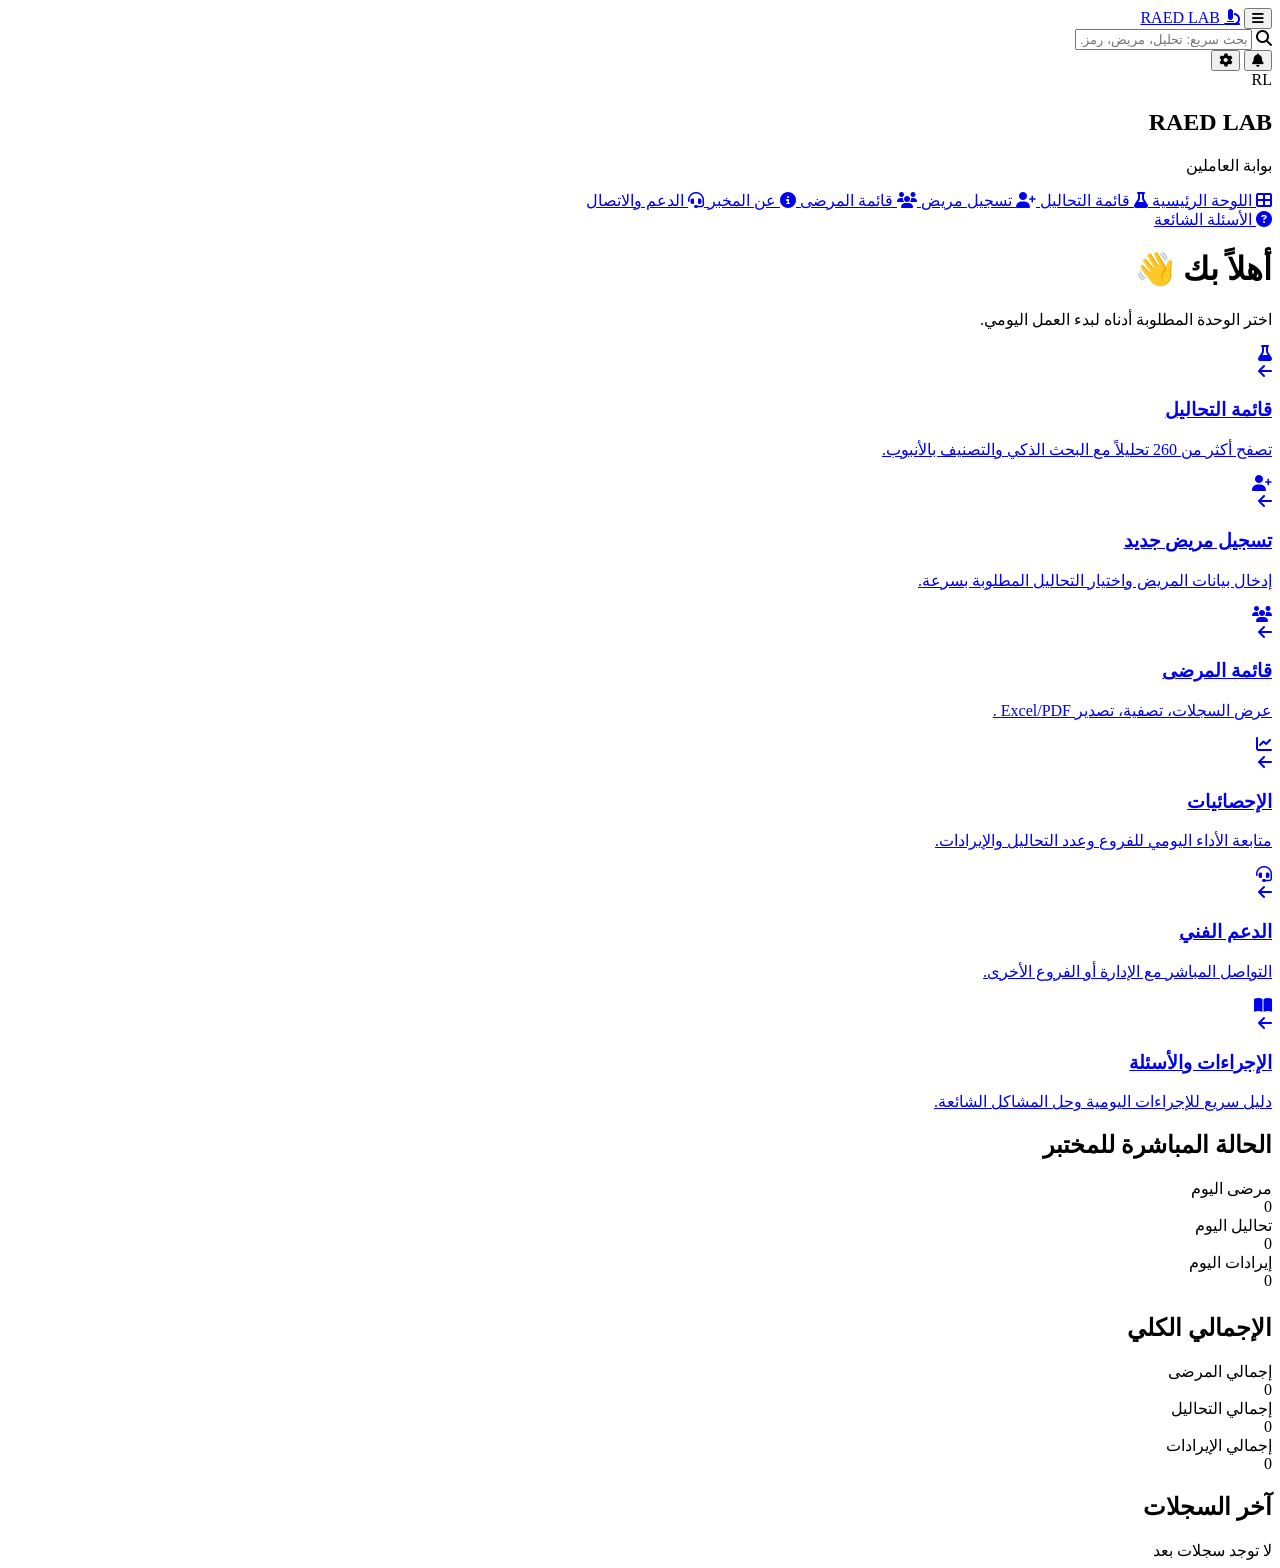
==== index.html @ 565818f4 "Add files via upload" ====
<!DOCTYPE html>
<html lang="ar" dir="rtl">
<head>
    <meta charset="UTF-8">
    <meta name="viewport" content="width=device-width, initial-scale=1.0">
    <meta name="description" content="بوابة العاملين - مختبر RAED LAB - نظام إدارة الفروع">
    <title>RAED LAB — لوحة العاملين</title>
    <link rel="stylesheet" href="https://cdnjs.cloudflare.com/ajax/libs/font-awesome/6.5.1/css/all.min.css">
    <link rel="stylesheet" href="css/style.css">
</head>
<body class="portal-body">

    <!-- ============ TOP BAR ============ -->
    <header class="portal-topbar">
        <div class="portal-topbar-brand">
            <button class="portal-mobile-toggle" id="portalMobileToggle" aria-label="القائمة">
                <i class="fas fa-bars"></i>
            </button>
            <a href="index.html" class="portal-topbar-logo">
                <i class="fas fa-microscope"></i>
                <span>RAED LAB</span>
            </a>
        </div>

        <div class="portal-topbar-search autocomplete-wrapper">
            <i class="fas fa-search"></i>
            <input type="text" id="globalSearch" placeholder="بحث سريع: تحليل، مريض، رمز...">
        </div>

        <div class="portal-topbar-actions">
            <button class="portal-icon-btn" title="الإشعارات">
                <i class="fas fa-bell"></i>
                <span class="dot"></span>
            </button>
            <button class="portal-icon-btn" title="الإعدادات">
                <i class="fas fa-cog"></i>
            </button>
            <div class="portal-avatar" title="الموظف">RL</div>
        </div>
    </header>

    <!-- ============ SIDEBAR ============ -->
    <div class="portal-sidebar-overlay" id="portalSidebarOverlay"></div>
    <aside class="portal-sidebar" id="portalSidebar">
        <div class="portal-sidebar-header">
            <h2>RAED LAB</h2>
            <p>بوابة العاملين</p>
        </div>
        <nav class="portal-sidebar-nav">
            <a href="index.html" class="portal-nav-item active">
                <i class="fas fa-th-large"></i> <span>اللوحة الرئيسية</span>
            </a>
            <a href="tests-catalog.html" class="portal-nav-item">
                <i class="fas fa-flask"></i> <span>قائمة التحاليل</span>
            </a>
            <a href="register-patient.html" class="portal-nav-item">
                <i class="fas fa-user-plus"></i> <span>تسجيل مريض</span>
            </a>
            <a href="patients-list.html" class="portal-nav-item">
                <i class="fas fa-users"></i> <span>قائمة المرضى</span>
            </a>
            <a href="about.html" class="portal-nav-item">
                <i class="fas fa-info-circle"></i> <span>عن المخبر</span>
            </a>
            <a href="contact.html" class="portal-nav-item">
                <i class="fas fa-headset"></i> <span>الدعم والاتصال</span>
            </a>
        </nav>
        <div class="portal-sidebar-footer">
            <a href="faq.html" class="portal-nav-item">
                <i class="fas fa-question-circle"></i> <span>الأسئلة الشائعة</span>
            </a>
        </div>
    </aside>

    <!-- ============ MAIN CONTENT ============ -->
    <main class="portal-main">
        <div class="portal-main-inner">

            <!-- Welcome -->
            <div class="portal-welcome">
                <h1> أهلاً بك  👋</h1>
                <p>
                    <span class="status-pill"> </span>
                    اختر الوحدة المطلوبة  أدناه لبدء العمل اليومي.
                </p>
            </div>

            <!-- Action Cards (Bento) -->
            <div class="portal-action-grid">
                <a href="tests-catalog.html" class="portal-action-card">
                    <div class="card-top">
                        <div class="card-icon"><i class="fas fa-flask"></i></div>
                        <i class="fas fa-arrow-left card-arrow"></i>
                    </div>
                    <div>
                        <h3>قائمة التحاليل</h3>
                        <p>تصفح أكثر من 260 تحليلاً مع البحث الذكي والتصنيف بالأنبوب.</p>
                    </div>
                </a>

                <a href="register-patient.html" class="portal-action-card">
                    <div class="card-top">
                        <div class="card-icon"><i class="fas fa-user-plus"></i></div>
                        <i class="fas fa-arrow-left card-arrow"></i>
                    </div>
                    <div>
                        <h3>تسجيل مريض جديد</h3>
                        <p>إدخال بيانات المريض واختيار التحاليل المطلوبة بسرعة.</p>
                    </div>
                </a>

                <a href="patients-list.html" class="portal-action-card">
                    <div class="card-top">
                        <div class="card-icon"><i class="fas fa-users"></i></div>
                        <i class="fas fa-arrow-left card-arrow"></i>
                    </div>
                    <div>
                        <h3>قائمة المرضى</h3>
                        <p>عرض السجلات، تصفية، تصدير Excel/PDF .</p>
                    </div>
                </a>

                <a href="patients-list.html#stats" class="portal-action-card">
                    <div class="card-top">
                        <div class="card-icon"><i class="fas fa-chart-line"></i></div>
                        <i class="fas fa-arrow-left card-arrow"></i>
                    </div>
                    <div>
                        <h3>الإحصائيات</h3>
                        <p>متابعة الأداء اليومي للفروع وعدد التحاليل والإيرادات.</p>
                    </div>
                </a>

                <a href="contact.html" class="portal-action-card">
                    <div class="card-top">
                        <div class="card-icon"><i class="fas fa-headset"></i></div>
                        <i class="fas fa-arrow-left card-arrow"></i>
                    </div>
                    <div>
                        <h3>الدعم الفني</h3>
                        <p>التواصل المباشر مع الإدارة أو الفروع الأخرى.</p>
                    </div>
                </a>

                <a href="faq.html" class="portal-action-card">
                    <div class="card-top">
                        <div class="card-icon"><i class="fas fa-book-open"></i></div>
                        <i class="fas fa-arrow-left card-arrow"></i>
                    </div>
                    <div>
                        <h3>الإجراءات والأسئلة</h3>
                        <p>دليل سريع للإجراءات اليومية وحل المشاكل الشائعة.</p>
                    </div>
                </a>
            </div>

            <!-- Live Lab Status & Recent Activity -->
            <div class="portal-kpi-section">
                <div>
                    <h2 class="portal-section-title">الحالة المباشرة للمختبر</h2>
                    <div class="portal-kpi-grid">
                        <div class="portal-kpi-card">
                            <div class="portal-kpi-label">مرضى اليوم</div>
                            <div class="portal-kpi-value" id="kpiTodayPatients">0</div>
                            <div class="portal-kpi-progress"><div class="portal-kpi-progress-bar" id="kpiTodayPatientsBar" style="width:0%"></div></div>
                        </div>
                        <div class="portal-kpi-card primary">
                            <div class="portal-kpi-label">تحاليل اليوم</div>
                            <div class="portal-kpi-value" id="kpiTodayTests">0</div>
                            <div class="portal-kpi-progress"><div class="portal-kpi-progress-bar" id="kpiTodayTestsBar" style="width:0%"></div></div>
                        </div>
                        <div class="portal-kpi-card">
                            <div class="portal-kpi-label">إيرادات اليوم</div>
                            <div class="portal-kpi-value" id="kpiTodayRevenue">0</div>
                            <div class="portal-kpi-progress"><div class="portal-kpi-progress-bar" id="kpiTodayRevenueBar" style="width:0%"></div></div>
                        </div>
                    </div>

                    <h2 class="portal-section-title" style="margin-top:24px;">الإجمالي الكلي</h2>
                    <div class="portal-kpi-grid">
                        <div class="portal-kpi-card">
                            <div class="portal-kpi-label">إجمالي المرضى</div>
                            <div class="portal-kpi-value" id="kpiTotalPatients">0</div>
                        </div>
                        <div class="portal-kpi-card">
                            <div class="portal-kpi-label">إجمالي التحاليل</div>
                            <div class="portal-kpi-value" id="kpiTotalTests">0</div>
                        </div>
                        <div class="portal-kpi-card primary">
                            <div class="portal-kpi-label">إجمالي الإيرادات</div>
                            <div class="portal-kpi-value" id="kpiTotalRevenue">0</div>
                        </div>
                    </div>
                </div>

                <div>
                    <h2 class="portal-section-title">آخر السجلات</h2>
                    <div class="portal-recent-panel" id="recentPanel">
                        <div class="portal-recent-empty">لا توجد سجلات بعد</div>
                    </div>
                </div>
            </div>

        </div>
    </main>

    <!-- Toast container -->
    <div class="toast-container" id="toastContainer"></div>

    <!-- Scripts -->
    <script src="js/data.js"></script>
    <script src="js/portal-shared.js"></script>
    <script src="js/dashboard.js"></script>
</body>
</html>
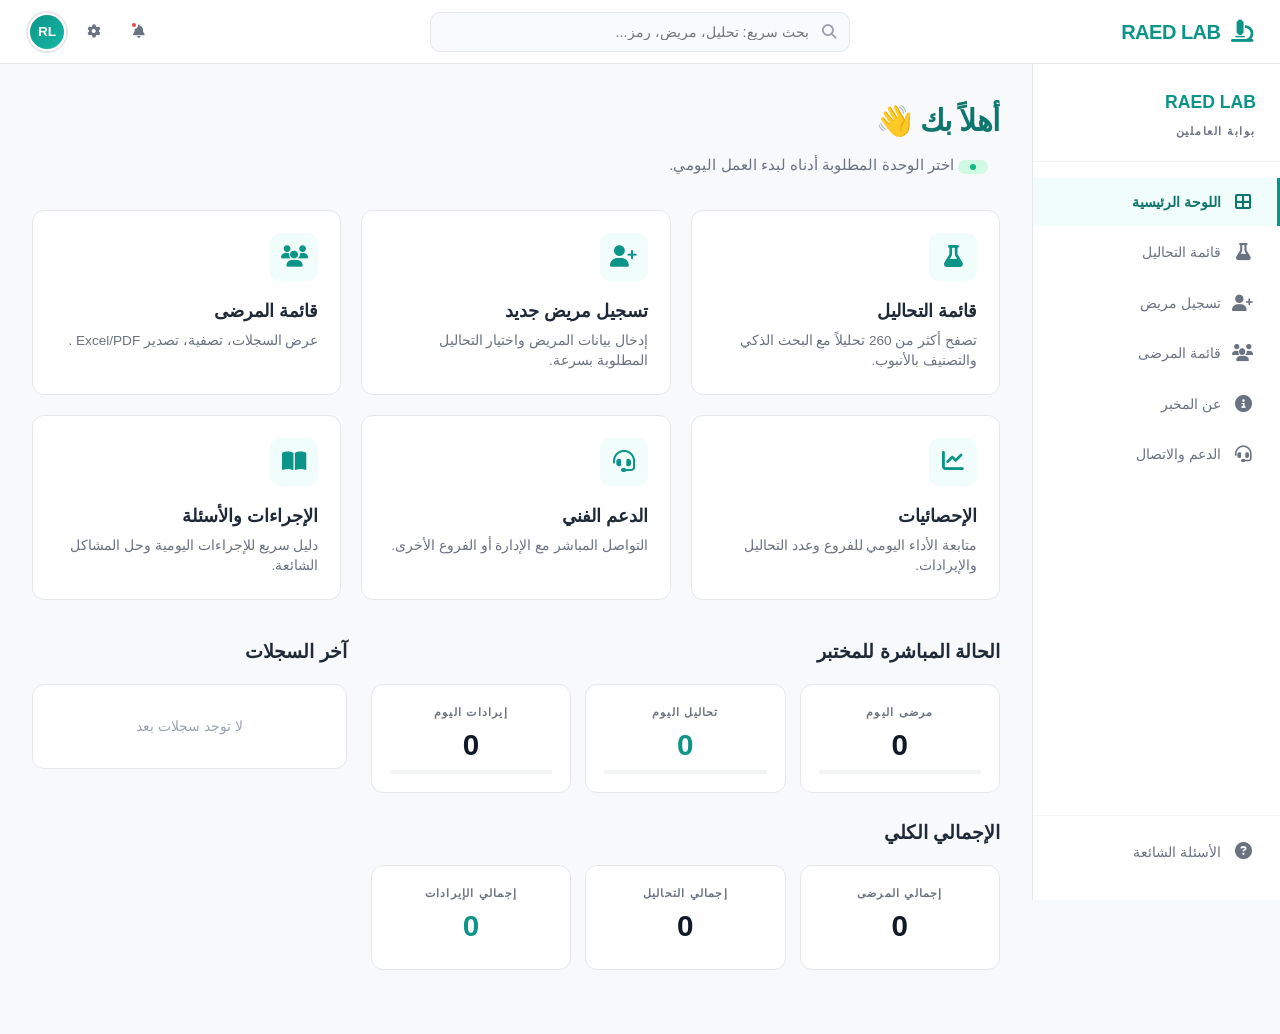
==== commit 5f558d66: "Update index.html" ====
--- a/index.html
+++ b/index.html
@@ -6,7 +6,7 @@
     <meta name="description" content="بوابة العاملين - مختبر RAED LAB - نظام إدارة الفروع">
     <title>RAED LAB — لوحة العاملين</title>
     <link rel="stylesheet" href="https://cdnjs.cloudflare.com/ajax/libs/font-awesome/6.5.1/css/all.min.css">
-    <link rel="stylesheet" href="css/style.css">
+    <link rel="stylesheet" href="style.css">
 </head>
 <body class="portal-body">
 
--- a/style.css
+++ b/style.css
@@ -0,0 +1,3243 @@
+/* ============================================
+   RAED LAB - Modern Design System 2025
+   ============================================ */
+
+@import url('https://fonts.googleapis.com/css2?family=Tajawal:wght@300;400;500;700;800;900&display=swap');
+
+/* CSS Variables */
+:root {
+    --primary: #0D9488;
+    --primary-dark: #0F766E;
+    --primary-light: #14B8A6;
+    --primary-50: #F0FDFA;
+    --primary-100: #CCFBF1;
+    --accent: #F97316;
+    --accent-light: #FB923C;
+    --accent-dark: #EA580C;
+    --success: #10B981;
+    --success-light: #D1FAE5;
+    --danger: #EF4444;
+    --danger-light: #FEE2E2;
+    --warning: #F59E0B;
+    --warning-light: #FEF3C7;
+    --info: #3B82F6;
+    --info-light: #DBEAFE;
+    
+    --gray-50: #F9FAFB;
+    --gray-100: #F3F4F6;
+    --gray-200: #E5E7EB;
+    --gray-300: #D1D5DB;
+    --gray-400: #9CA3AF;
+    --gray-500: #6B7280;
+    --gray-600: #4B5563;
+    --gray-700: #374151;
+    --gray-800: #1F2937;
+    --gray-900: #111827;
+    
+    --white: #FFFFFF;
+    --bg: #F8FAFC;
+    --card-bg: #FFFFFF;
+    
+    --radius-sm: 8px;
+    --radius-md: 12px;
+    --radius-lg: 16px;
+    --radius-xl: 20px;
+    --radius-full: 9999px;
+    
+    --shadow-xs: 0 1px 2px rgba(0,0,0,0.05);
+    --shadow-sm: 0 1px 3px rgba(0,0,0,0.1), 0 1px 2px rgba(0,0,0,0.06);
+    --shadow-md: 0 4px 6px -1px rgba(0,0,0,0.1), 0 2px 4px -1px rgba(0,0,0,0.06);
+    --shadow-lg: 0 10px 15px -3px rgba(0,0,0,0.1), 0 4px 6px -2px rgba(0,0,0,0.05);
+    --shadow-xl: 0 20px 25px -5px rgba(0,0,0,0.1), 0 10px 10px -5px rgba(0,0,0,0.04);
+    --shadow-glow: 0 0 20px rgba(13,148,136,0.15);
+    
+    --transition-fast: 150ms ease;
+    --transition: 250ms ease;
+    --transition-slow: 400ms ease;
+    
+    --font: 'Tajawal', sans-serif;
+}
+
+/* Reset */
+*, *::before, *::after {
+    margin: 0;
+    padding: 0;
+    box-sizing: border-box;
+}
+
+html {
+    scroll-behavior: smooth;
+    -webkit-text-size-adjust: 100%;
+}
+
+body {
+    font-family: var(--font);
+    font-size: 16px;
+    line-height: 1.7;
+    color: var(--gray-800);
+    background: var(--bg);
+    -webkit-font-smoothing: antialiased;
+    overflow-x: hidden;
+}
+
+/* ============================================
+   HEADER & NAVIGATION
+   ============================================ */
+.header {
+    background: var(--white);
+    border-bottom: 1px solid var(--gray-200);
+    position: sticky;
+    top: 0;
+    z-index: 1000;
+    backdrop-filter: blur(20px);
+    -webkit-backdrop-filter: blur(20px);
+    background: rgba(255,255,255,0.95);
+    transition: var(--transition);
+}
+
+.header.scrolled {
+    box-shadow: var(--shadow-md);
+}
+
+.container {
+    max-width: 1280px;
+    margin: 0 auto;
+    padding: 0 24px;
+}
+
+.header-content {
+    display: flex;
+    justify-content: space-between;
+    align-items: center;
+    height: 72px;
+}
+
+.logo {
+    display: flex;
+    align-items: center;
+    gap: 12px;
+    text-decoration: none;
+}
+
+.logo-icon {
+    width: 48px;
+    height: 48px;
+    background: linear-gradient(135deg, var(--primary), var(--primary-light));
+    border-radius: var(--radius-md);
+    display: flex;
+    align-items: center;
+    justify-content: center;
+    color: var(--white);
+    font-size: 1.5rem;
+    box-shadow: 0 4px 12px rgba(13,148,136,0.3);
+}
+
+.logo-text h1 {
+    font-size: 1.4rem;
+    font-weight: 800;
+    color: var(--gray-900);
+    letter-spacing: -0.5px;
+}
+
+.logo-text p {
+    font-size: 0.75rem;
+    color: var(--gray-500);
+    font-weight: 500;
+}
+
+.nav {
+    display: flex;
+    gap: 4px;
+    align-items: center;
+}
+
+.nav-link {
+    color: var(--gray-600);
+    text-decoration: none;
+    padding: 8px 16px;
+    border-radius: var(--radius-full);
+    transition: var(--transition);
+    font-size: 0.9rem;
+    font-weight: 500;
+    display: flex;
+    align-items: center;
+    gap: 6px;
+    white-space: nowrap;
+}
+
+.nav-link i {
+    font-size: 0.85rem;
+}
+
+.nav-link:hover {
+    color: var(--primary);
+    background: var(--primary-50);
+}
+
+.nav-link.active {
+    color: var(--primary);
+    background: var(--primary-100);
+    font-weight: 700;
+}
+
+/* Hamburger Menu */
+.hamburger {
+    display: none;
+    flex-direction: column;
+    gap: 5px;
+    cursor: pointer;
+    padding: 8px;
+    border: none;
+    background: none;
+    z-index: 1001;
+}
+
+.hamburger span {
+    width: 24px;
+    height: 2.5px;
+    background: var(--gray-700);
+    border-radius: 2px;
+    transition: var(--transition);
+}
+
+.hamburger.active span:nth-child(1) {
+    transform: rotate(45deg) translate(5px, 5px);
+}
+.hamburger.active span:nth-child(2) {
+    opacity: 0;
+}
+.hamburger.active span:nth-child(3) {
+    transform: rotate(-45deg) translate(5px, -5px);
+}
+
+/* Mobile Nav Overlay */
+.nav-overlay {
+    display: none;
+    position: fixed;
+    inset: 0;
+    background: rgba(0,0,0,0.5);
+    z-index: 999;
+    opacity: 0;
+    transition: opacity var(--transition);
+}
+
+.nav-overlay.active {
+    opacity: 1;
+}
+
+/* ============================================
+   HERO SECTION
+   ============================================ */
+.hero {
+    background: linear-gradient(135deg, var(--primary-dark) 0%, var(--primary) 50%, var(--primary-light) 100%);
+    color: var(--white);
+    padding: 48px 0 56px;
+    text-align: center;
+    position: relative;
+    overflow: hidden;
+}
+
+.hero::before {
+    content: '';
+    position: absolute;
+    top: -50%;
+    left: -50%;
+    width: 200%;
+    height: 200%;
+    background: radial-gradient(ellipse, rgba(255,255,255,0.1) 0%, transparent 70%);
+    animation: heroGlow 8s ease-in-out infinite;
+}
+
+@keyframes heroGlow {
+    0%, 100% { transform: translate(0, 0); }
+    50% { transform: translate(30px, -30px); }
+}
+
+.hero-content {
+    position: relative;
+    z-index: 1;
+}
+
+.hero-badge {
+    display: inline-flex;
+    align-items: center;
+    gap: 8px;
+    background: rgba(255,255,255,0.15);
+    backdrop-filter: blur(10px);
+    padding: 8px 20px;
+    border-radius: var(--radius-full);
+    font-size: 0.85rem;
+    font-weight: 500;
+    margin-bottom: 16px;
+    border: 1px solid rgba(255,255,255,0.2);
+}
+
+.hero-title {
+    font-size: 2.5rem;
+    font-weight: 900;
+    margin-bottom: 12px;
+    line-height: 1.3;
+}
+
+.hero-subtitle {
+    font-size: 1.1rem;
+    opacity: 0.9;
+    margin-bottom: 32px;
+    font-weight: 400;
+    max-width: 600px;
+    margin-left: auto;
+    margin-right: auto;
+}
+
+.hero-stats {
+    display: flex;
+    justify-content: center;
+    gap: 40px;
+    flex-wrap: wrap;
+}
+
+.hero-stat {
+    text-align: center;
+}
+
+.hero-stat-number {
+    font-size: 2rem;
+    font-weight: 900;
+    display: block;
+}
+
+.hero-stat-label {
+    font-size: 0.85rem;
+    opacity: 0.8;
+    font-weight: 400;
+}
+
+.hero-contact {
+    display: flex;
+    justify-content: center;
+    flex-wrap: wrap;
+    gap: 24px;
+    margin-top: 32px;
+}
+
+.hero-contact-item {
+    display: flex;
+    align-items: center;
+    gap: 8px;
+    font-size: 0.9rem;
+    background: rgba(255,255,255,0.1);
+    padding: 8px 16px;
+    border-radius: var(--radius-full);
+    border: 1px solid rgba(255,255,255,0.15);
+}
+
+.hero-contact-item i {
+    font-size: 0.85rem;
+}
+
+/* ============================================
+   SEARCH & FILTERS
+   ============================================ */
+.filters-section {
+    background: var(--white);
+    padding: 24px 0;
+    border-bottom: 1px solid var(--gray-200);
+    position: sticky;
+    top: 72px;
+    z-index: 100;
+    box-shadow: var(--shadow-xs);
+}
+
+/* Tube Filters */
+.tube-filters {
+    display: flex;
+    flex-wrap: wrap;
+    gap: 6px;
+    justify-content: center;
+    align-items: center;
+    margin-bottom: 14px;
+    padding: 10px 0;
+}
+
+.tube-filters-label {
+    font-size: 0.85rem;
+    color: var(--gray-500);
+    font-weight: 600;
+    margin-left: 8px;
+    display: flex;
+    align-items: center;
+    gap: 6px;
+}
+
+.tube-filters-label i {
+    color: var(--primary);
+}
+
+.tube-filter-btn {
+    padding: 5px 14px;
+    border: 1.5px solid var(--gray-200);
+    background: var(--white);
+    color: var(--gray-600);
+    border-radius: var(--radius-full);
+    cursor: pointer;
+    transition: var(--transition);
+    font-weight: 600;
+    font-size: 0.8rem;
+    font-family: var(--font);
+    display: inline-flex;
+    align-items: center;
+    gap: 6px;
+}
+
+.tube-filter-btn:hover {
+    border-color: var(--primary);
+    background: var(--primary-50);
+}
+
+.tube-filter-btn.active {
+    background: var(--primary);
+    color: var(--white);
+    border-color: var(--primary);
+    box-shadow: 0 2px 8px rgba(13,148,136,0.3);
+}
+
+.tube-dot-filter {
+    display: inline-block;
+    width: 10px;
+    height: 10px;
+    border-radius: 50%;
+    flex-shrink: 0;
+}
+
+.search-wrapper {
+    max-width: 560px;
+    margin: 0 auto 20px;
+    position: relative;
+}
+
+.search-wrapper i {
+    position: absolute;
+    right: 18px;
+    top: 50%;
+    transform: translateY(-50%);
+    color: var(--gray-400);
+    font-size: 1.1rem;
+    pointer-events: none;
+}
+
+.search-input {
+    width: 100%;
+    padding: 14px 48px 14px 18px;
+    border: 2px solid var(--gray-200);
+    border-radius: var(--radius-full);
+    font-size: 1rem;
+    font-family: var(--font);
+    transition: var(--transition);
+    background: var(--gray-50);
+    color: var(--gray-800);
+}
+
+.search-input::placeholder {
+    color: var(--gray-400);
+}
+
+.search-input:focus {
+    outline: none;
+    border-color: var(--primary);
+    background: var(--white);
+    box-shadow: 0 0 0 4px rgba(13,148,136,0.1);
+}
+
+.category-filters {
+    display: flex;
+    flex-wrap: wrap;
+    gap: 6px;
+    justify-content: center;
+    margin-bottom: 16px;
+}
+
+.filter-btn {
+    padding: 6px 16px;
+    border: 1.5px solid var(--gray-200);
+    background: var(--white);
+    color: var(--gray-600);
+    border-radius: var(--radius-full);
+    cursor: pointer;
+    transition: var(--transition);
+    font-weight: 600;
+    font-size: 0.85rem;
+    font-family: var(--font);
+}
+
+.filter-btn:hover {
+    border-color: var(--primary);
+    color: var(--primary);
+    background: var(--primary-50);
+}
+
+.filter-btn.active {
+    background: var(--primary);
+    color: var(--white);
+    border-color: var(--primary);
+    box-shadow: 0 2px 8px rgba(13,148,136,0.3);
+}
+
+.sort-controls {
+    display: flex;
+    justify-content: center;
+    align-items: center;
+    gap: 10px;
+}
+
+.sort-controls label {
+    font-size: 0.9rem;
+    color: var(--gray-500);
+    font-weight: 500;
+}
+
+.sort-select {
+    padding: 8px 16px;
+    border: 1.5px solid var(--gray-200);
+    border-radius: var(--radius-md);
+    font-size: 0.9rem;
+    font-family: var(--font);
+    cursor: pointer;
+    transition: var(--transition);
+    background: var(--white);
+    color: var(--gray-700);
+}
+
+.sort-select:focus {
+    outline: none;
+    border-color: var(--primary);
+}
+
+/* ============================================
+   MAIN CONTENT LAYOUT
+   ============================================ */
+.tests-section {
+    padding: 32px 0;
+}
+
+.container-with-sidebar {
+    max-width: 1400px;
+    margin: 0 auto;
+    padding: 0 24px;
+    display: flex;
+    gap: 28px;
+    align-items: flex-start;
+}
+
+.main-content {
+    flex: 1;
+    min-width: 0;
+}
+
+.tests-header {
+    display: flex;
+    justify-content: space-between;
+    align-items: center;
+    margin-bottom: 20px;
+}
+
+.tests-header h3 {
+    font-size: 1.4rem;
+    font-weight: 800;
+    color: var(--gray-900);
+}
+
+.tests-count {
+    font-size: 0.9rem;
+    color: var(--gray-500);
+    font-weight: 500;
+    background: var(--gray-100);
+    padding: 6px 14px;
+    border-radius: var(--radius-full);
+}
+
+.tests-count span {
+    color: var(--primary);
+    font-weight: 700;
+}
+
+/* ============================================
+   TEST CARDS - Modern Grid
+   ============================================ */
+.tests-list {
+    display: grid;
+    grid-template-columns: repeat(auto-fill, minmax(280px, 1fr));
+    gap: 16px;
+}
+
+.test-card {
+    background: var(--card-bg);
+    border-radius: var(--radius-lg);
+    padding: 20px;
+    border: 1.5px solid var(--gray-200);
+    border-top: 3px solid transparent;
+    transition: var(--transition);
+    cursor: pointer;
+    position: relative;
+    overflow: hidden;
+}
+
+.test-card::before {
+    content: '';
+    position: absolute;
+    top: 0;
+    right: 0;
+    width: 4px;
+    height: 0;
+    background: var(--primary);
+    transition: height var(--transition);
+    border-radius: 0 0 4px 4px;
+}
+
+.test-card:hover {
+    border-top-width: 3px;
+}
+
+.test-card:hover {
+    border-color: var(--primary-light);
+    box-shadow: var(--shadow-md);
+    transform: translateY(-2px);
+}
+
+.test-card:hover::before {
+    height: 100%;
+}
+
+.test-card.selected {
+    border-color: var(--success);
+    background: linear-gradient(135deg, var(--success-light), var(--white));
+    box-shadow: 0 0 0 3px rgba(16,185,129,0.15);
+}
+
+.test-card.selected::before {
+    height: 100%;
+    background: var(--success);
+}
+
+.test-checkbox {
+    position: absolute;
+    top: 16px;
+    left: 16px;
+    width: 22px;
+    height: 22px;
+    cursor: pointer;
+    accent-color: var(--primary);
+}
+
+.test-info-btn {
+    position: absolute;
+    top: 16px;
+    left: 46px;
+    background: var(--gray-100);
+    color: var(--gray-500);
+    border: none;
+    width: 30px;
+    height: 30px;
+    border-radius: var(--radius-full);
+    cursor: pointer;
+    display: flex;
+    align-items: center;
+    justify-content: center;
+    transition: var(--transition);
+    z-index: 10;
+}
+
+.test-info-btn:hover {
+    background: var(--primary);
+    color: var(--white);
+    transform: scale(1.1);
+}
+
+.test-info-btn i {
+    font-size: 14px;
+}
+
+.test-category {
+    display: inline-flex;
+    align-items: center;
+    background: var(--primary-50);
+    color: var(--primary-dark);
+    padding: 3px 12px;
+    border-radius: var(--radius-full);
+    font-size: 0.75rem;
+    font-weight: 700;
+    margin-bottom: 8px;
+    letter-spacing: 0.5px;
+}
+
+.test-name {
+    font-size: 0.95rem;
+    font-weight: 700;
+    color: var(--gray-800);
+    margin: 6px 0;
+    padding-left: 60px;
+    line-height: 1.4;
+    min-height: 42px;
+}
+
+.test-short-name {
+    font-size: 0.8rem;
+    color: var(--gray-400);
+    margin-bottom: 8px;
+    font-weight: 500;
+}
+
+.test-tube {
+    display: inline-flex;
+    align-items: center;
+    gap: 6px;
+    padding: 5px 12px;
+    background: var(--gray-50);
+    border-radius: var(--radius-sm);
+    border: 1.5px solid var(--gray-100);
+    margin-bottom: 8px;
+}
+
+.tube-color-dot {
+    display: inline-block;
+    width: 12px;
+    height: 12px;
+    border-radius: 50%;
+    flex-shrink: 0;
+    box-shadow: 0 1px 3px rgba(0,0,0,0.2);
+}
+
+.tube-color-dot-sm {
+    display: inline-block;
+    width: 8px;
+    height: 8px;
+    border-radius: 50%;
+    flex-shrink: 0;
+    margin-left: 4px;
+}
+
+.test-tube-type {
+    font-size: 0.8rem;
+    font-weight: 700;
+}
+
+/* Duration badge */
+.test-duration {
+    display: inline-flex;
+    align-items: center;
+    gap: 5px;
+    padding: 3px 10px;
+    background: var(--info-light);
+    color: var(--info);
+    border-radius: var(--radius-full);
+    font-size: 0.75rem;
+    font-weight: 600;
+    margin-bottom: 8px;
+}
+
+.test-duration i {
+    font-size: 0.7rem;
+}
+
+/* Category name badge */
+.test-category-name {
+    display: inline-block;
+    font-size: 0.7rem;
+    color: var(--gray-400);
+    background: var(--gray-50);
+    padding: 2px 8px;
+    border-radius: var(--radius-full);
+    margin-bottom: 4px;
+    margin-right: 4px;
+}
+
+.test-price {
+    font-size: 1.4rem;
+    font-weight: 900;
+    color: var(--primary);
+}
+
+.test-price-label {
+    font-size: 0.8rem;
+    color: var(--gray-400);
+    font-weight: 500;
+}
+
+/* ============================================
+   CART SIDEBAR - Glass Effect
+   ============================================ */
+.cart-sidebar {
+    position: sticky;
+    top: 180px;
+    width: 340px;
+    flex-shrink: 0;
+    background: var(--white);
+    border-radius: var(--radius-xl);
+    border: 1.5px solid var(--gray-200);
+    box-shadow: var(--shadow-lg);
+    display: flex;
+    flex-direction: column;
+    overflow: hidden;
+    max-height: calc(100vh - 200px);
+}
+
+.cart-header {
+    padding: 20px;
+    background: linear-gradient(135deg, var(--primary), var(--primary-light));
+    color: var(--white);
+}
+
+.cart-header h3 {
+    margin: 0;
+    display: flex;
+    align-items: center;
+    gap: 10px;
+    font-size: 1.1rem;
+    font-weight: 700;
+}
+
+.cart-body {
+    display: flex;
+    flex-direction: column;
+    flex: 1;
+    overflow: hidden;
+}
+
+.cart-items {
+    padding: 12px 16px;
+    flex: 1;
+    overflow-y: auto;
+    min-height: 120px;
+    max-height: 320px;
+}
+
+.cart-items::-webkit-scrollbar {
+    width: 4px;
+}
+.cart-items::-webkit-scrollbar-thumb {
+    background: var(--gray-300);
+    border-radius: 4px;
+}
+
+.empty-cart {
+    text-align: center;
+    color: var(--gray-400);
+    padding: 24px 16px;
+    font-size: 0.9rem;
+}
+
+.empty-cart i {
+    display: block;
+    font-size: 2rem;
+    margin-bottom: 8px;
+    opacity: 0.5;
+}
+
+.cart-item {
+    display: flex;
+    justify-content: space-between;
+    align-items: center;
+    padding: 10px 12px;
+    border-radius: var(--radius-md);
+    transition: var(--transition);
+    margin-bottom: 4px;
+    border: 1px solid transparent;
+}
+
+.cart-item:hover {
+    background: var(--gray-50);
+    border-color: var(--gray-100);
+}
+
+.cart-item-info {
+    flex: 1;
+    min-width: 0;
+}
+
+.cart-item-name {
+    font-weight: 600;
+    font-size: 0.85rem;
+    margin-bottom: 2px;
+    white-space: nowrap;
+    overflow: hidden;
+    text-overflow: ellipsis;
+    color: var(--gray-800);
+}
+
+.cart-item-tube {
+    font-size: 0.75rem;
+    color: var(--gray-400);
+    display: flex;
+    align-items: center;
+    gap: 4px;
+}
+
+.cart-item-tube i {
+    color: var(--accent);
+    font-size: 0.7rem;
+}
+
+.cart-item-price {
+    font-weight: 800;
+    color: var(--primary);
+    margin: 0 12px;
+    font-size: 0.85rem;
+    white-space: nowrap;
+}
+
+.cart-item-remove {
+    background: none;
+    border: none;
+    color: var(--gray-300);
+    cursor: pointer;
+    font-size: 1rem;
+    transition: var(--transition);
+    padding: 4px;
+    border-radius: var(--radius-full);
+}
+
+.cart-item-remove:hover {
+    color: var(--danger);
+    background: var(--danger-light);
+}
+
+.cart-summary {
+    padding: 16px 20px;
+    background: var(--gray-50);
+    border-top: 1px solid var(--gray-200);
+}
+
+.cart-total {
+    display: flex;
+    justify-content: space-between;
+    padding: 6px 0;
+    font-size: 0.9rem;
+    color: var(--gray-600);
+}
+
+.price-total {
+    font-weight: 800;
+    font-size: 1.2rem;
+    color: var(--primary-dark);
+    border-top: 2px solid var(--gray-200);
+    padding-top: 12px;
+    margin-top: 8px;
+}
+
+.cart-actions {
+    display: flex;
+    gap: 8px;
+    padding: 16px 20px;
+    flex-wrap: wrap;
+}
+
+/* ============================================
+   BUTTONS
+   ============================================ */
+.btn {
+    padding: 10px 20px;
+    border: none;
+    border-radius: var(--radius-md);
+    cursor: pointer;
+    font-size: 0.9rem;
+    font-weight: 600;
+    transition: var(--transition);
+    display: inline-flex;
+    align-items: center;
+    gap: 8px;
+    text-decoration: none;
+    text-align: center;
+    justify-content: center;
+    font-family: var(--font);
+    line-height: 1;
+}
+
+.btn:hover {
+    transform: translateY(-1px);
+    box-shadow: var(--shadow-md);
+}
+
+.btn:active {
+    transform: translateY(0);
+}
+
+.btn-primary {
+    background: var(--primary);
+    color: var(--white);
+    flex: 1;
+}
+
+.btn-primary:hover {
+    background: var(--primary-dark);
+}
+
+.btn-whatsapp {
+    background: #25D366;
+    color: var(--white);
+    flex: 1;
+}
+
+.btn-whatsapp:hover {
+    background: #1fb855;
+}
+
+.btn-secondary {
+    background: var(--gray-100);
+    color: var(--gray-700);
+    flex: 1;
+}
+
+.btn-secondary:hover {
+    background: var(--gray-200);
+}
+
+.btn-danger {
+    background: var(--danger-light);
+    color: var(--danger);
+    flex: 1;
+}
+
+.btn-danger:hover {
+    background: var(--danger);
+    color: var(--white);
+}
+
+.btn-success {
+    background: var(--success);
+    color: var(--white);
+}
+
+.btn-success:hover {
+    background: #059669;
+}
+
+.btn-large {
+    padding: 14px 28px;
+    font-size: 1rem;
+}
+
+/* ============================================
+   FLOATING CART BUTTON (Mobile)
+   ============================================ */
+.floating-cart-btn {
+    display: none;
+    position: fixed;
+    bottom: 24px;
+    left: 24px;
+    width: 60px;
+    height: 60px;
+    background: linear-gradient(135deg, var(--primary), var(--primary-light));
+    color: var(--white);
+    border: none;
+    border-radius: var(--radius-full);
+    cursor: pointer;
+    z-index: 900;
+    box-shadow: 0 4px 20px rgba(13,148,136,0.4);
+    font-size: 1.3rem;
+    transition: var(--transition);
+    align-items: center;
+    justify-content: center;
+}
+
+.floating-cart-btn:hover {
+    transform: scale(1.1);
+}
+
+.floating-cart-badge {
+    position: absolute;
+    top: -4px;
+    right: -4px;
+    background: var(--danger);
+    color: var(--white);
+    width: 24px;
+    height: 24px;
+    border-radius: var(--radius-full);
+    font-size: 0.75rem;
+    font-weight: 700;
+    display: flex;
+    align-items: center;
+    justify-content: center;
+    border: 2px solid var(--white);
+}
+
+/* ============================================
+   MOBILE CART DRAWER
+   ============================================ */
+.cart-drawer-overlay {
+    display: none;
+    position: fixed;
+    inset: 0;
+    background: rgba(0,0,0,0.5);
+    z-index: 1100;
+    opacity: 0;
+    transition: opacity var(--transition);
+}
+
+.cart-drawer-overlay.active {
+    opacity: 1;
+}
+
+.cart-drawer {
+    position: fixed;
+    bottom: 0;
+    left: 0;
+    right: 0;
+    max-height: 80vh;
+    background: var(--white);
+    border-radius: var(--radius-xl) var(--radius-xl) 0 0;
+    z-index: 1101;
+    transform: translateY(100%);
+    transition: transform var(--transition-slow);
+    display: flex;
+    flex-direction: column;
+    overflow: hidden;
+}
+
+.cart-drawer.active {
+    transform: translateY(0);
+}
+
+.cart-drawer-handle {
+    width: 40px;
+    height: 4px;
+    background: var(--gray-300);
+    border-radius: 2px;
+    margin: 12px auto 8px;
+}
+
+/* ============================================
+   NO RESULTS
+   ============================================ */
+.no-results {
+    text-align: center;
+    padding: 60px 20px;
+    color: var(--gray-400);
+}
+
+.no-results i {
+    font-size: 3.5rem;
+    margin-bottom: 16px;
+    opacity: 0.3;
+}
+
+.no-results p {
+    font-size: 1.1rem;
+    font-weight: 500;
+}
+
+/* ============================================
+   MODAL - Modern
+   ============================================ */
+.test-info-modal {
+    position: fixed;
+    inset: 0;
+    z-index: 10000;
+    display: flex;
+    align-items: center;
+    justify-content: center;
+    opacity: 0;
+    visibility: hidden;
+    transition: opacity var(--transition), visibility var(--transition);
+}
+
+.test-info-modal.active {
+    opacity: 1;
+    visibility: visible;
+}
+
+.modal-overlay {
+    position: absolute;
+    inset: 0;
+    background: rgba(0,0,0,0.6);
+    backdrop-filter: blur(8px);
+}
+
+.modal-content {
+    position: relative;
+    background: var(--white);
+    border-radius: var(--radius-xl);
+    box-shadow: var(--shadow-xl);
+    max-width: 540px;
+    width: 92%;
+    max-height: 85vh;
+    overflow-y: auto;
+    transform: scale(0.95) translateY(10px);
+    transition: transform var(--transition);
+    direction: rtl;
+}
+
+.test-info-modal.active .modal-content {
+    transform: scale(1) translateY(0);
+}
+
+.modal-close {
+    position: absolute;
+    top: 16px;
+    left: 16px;
+    background: rgba(255,255,255,0.2);
+    color: var(--white);
+    border: none;
+    width: 36px;
+    height: 36px;
+    border-radius: var(--radius-full);
+    cursor: pointer;
+    display: flex;
+    align-items: center;
+    justify-content: center;
+    transition: var(--transition);
+    z-index: 10;
+    backdrop-filter: blur(10px);
+}
+
+.modal-close:hover {
+    background: rgba(255,255,255,0.3);
+    transform: rotate(90deg);
+}
+
+.modal-header {
+    background: linear-gradient(135deg, var(--primary), var(--primary-light));
+    color: var(--white);
+    padding: 28px 24px;
+    text-align: center;
+    border-radius: var(--radius-xl) var(--radius-xl) 0 0;
+}
+
+.modal-header i {
+    font-size: 2.5rem;
+    margin-bottom: 10px;
+    opacity: 0.9;
+}
+
+.modal-header h3 {
+    font-size: 1.3rem;
+    margin: 8px 0;
+    font-weight: 700;
+}
+
+.modal-short-name {
+    display: inline-block;
+    background: rgba(255,255,255,0.2);
+    padding: 4px 14px;
+    border-radius: var(--radius-full);
+    font-size: 0.85rem;
+    backdrop-filter: blur(10px);
+}
+
+.modal-body {
+    padding: 24px;
+}
+
+.info-row {
+    display: flex;
+    justify-content: space-between;
+    align-items: flex-start;
+    padding: 14px;
+    margin-bottom: 8px;
+    background: var(--gray-50);
+    border-radius: var(--radius-md);
+    transition: var(--transition);
+}
+
+.info-row:hover {
+    background: var(--primary-50);
+}
+
+.info-label {
+    display: flex;
+    align-items: center;
+    gap: 10px;
+    font-weight: 600;
+    color: var(--gray-700);
+    flex: 0 0 40%;
+    font-size: 0.9rem;
+}
+
+.info-label i {
+    color: var(--primary);
+    font-size: 1rem;
+    width: 20px;
+}
+
+.info-value {
+    flex: 1;
+    text-align: left;
+    color: var(--gray-500);
+    font-size: 0.9rem;
+}
+
+.tube-highlight {
+    color: var(--accent);
+    font-weight: 700;
+}
+
+.price-highlight {
+    color: var(--primary);
+    font-weight: 800;
+    font-size: 1.1rem;
+}
+
+.info-notes {
+    background: var(--warning-light);
+    border-right: 4px solid var(--warning);
+    padding: 14px;
+    border-radius: var(--radius-md);
+    margin-top: 12px;
+    display: flex;
+    align-items: flex-start;
+    gap: 10px;
+}
+
+.info-notes i {
+    color: var(--warning);
+    font-size: 1.1rem;
+    margin-top: 2px;
+}
+
+.info-notes span {
+    flex: 1;
+    color: var(--gray-700);
+    line-height: 1.6;
+    font-size: 0.9rem;
+}
+
+.modal-footer {
+    padding: 20px 24px;
+    text-align: center;
+    border-top: 1px solid var(--gray-200);
+}
+
+.btn-add-to-cart {
+    background: linear-gradient(135deg, var(--success), #059669);
+    color: var(--white);
+    border: none;
+    padding: 12px 28px;
+    border-radius: var(--radius-full);
+    font-size: 0.95rem;
+    font-weight: 700;
+    cursor: pointer;
+    display: inline-flex;
+    align-items: center;
+    gap: 8px;
+    transition: var(--transition);
+    font-family: var(--font);
+    box-shadow: 0 4px 12px rgba(16,185,129,0.3);
+}
+
+.btn-add-to-cart:hover {
+    transform: translateY(-2px);
+    box-shadow: 0 6px 18px rgba(16,185,129,0.4);
+}
+
+/* ============================================
+   FOOTER
+   ============================================ */
+.footer {
+    background: var(--gray-900);
+    color: var(--gray-300);
+    padding: 48px 0 24px;
+    margin-top: 48px;
+}
+
+.footer-content {
+    display: grid;
+    grid-template-columns: repeat(auto-fit, minmax(250px, 1fr));
+    gap: 32px;
+    margin-bottom: 32px;
+}
+
+.footer-section h4 {
+    margin-bottom: 16px;
+    color: var(--white);
+    font-size: 1.1rem;
+    font-weight: 700;
+}
+
+.footer-section p {
+    margin-bottom: 8px;
+    line-height: 1.8;
+    font-size: 0.9rem;
+    display: flex;
+    align-items: center;
+    gap: 8px;
+}
+
+.footer-section p i {
+    color: var(--primary-light);
+    width: 16px;
+}
+
+.footer-bottom {
+    text-align: center;
+    padding-top: 24px;
+    border-top: 1px solid var(--gray-700);
+    font-size: 0.85rem;
+    color: var(--gray-500);
+}
+
+/* ============================================
+   PAGE HERO (Inner Pages)
+   ============================================ */
+.page-hero {
+    background: linear-gradient(135deg, var(--primary-dark), var(--primary), var(--primary-light));
+    color: var(--white);
+    padding: 48px 0;
+    text-align: center;
+    position: relative;
+    overflow: hidden;
+}
+
+.page-hero::before {
+    content: '';
+    position: absolute;
+    top: -50%;
+    left: -50%;
+    width: 200%;
+    height: 200%;
+    background: radial-gradient(ellipse, rgba(255,255,255,0.08) 0%, transparent 70%);
+}
+
+.page-hero h2 {
+    font-size: 2rem;
+    margin-bottom: 8px;
+    font-weight: 800;
+    position: relative;
+}
+
+.page-hero p {
+    opacity: 0.9;
+    font-size: 1rem;
+    position: relative;
+}
+
+/* ============================================
+   PATIENT REGISTRATION
+   ============================================ */
+.registration-section {
+    padding: 32px 0;
+}
+
+.registration-container {
+    display: grid;
+    grid-template-columns: 1fr 1fr;
+    gap: 24px;
+    margin-bottom: 24px;
+}
+
+.patient-form-card,
+.tests-selection-card {
+    background: var(--white);
+    border-radius: var(--radius-xl);
+    border: 1.5px solid var(--gray-200);
+    overflow: hidden;
+    box-shadow: var(--shadow-sm);
+}
+
+.form-header {
+    background: linear-gradient(135deg, var(--primary), var(--primary-light));
+    color: var(--white);
+    padding: 20px 24px;
+    display: flex;
+    align-items: center;
+    gap: 12px;
+}
+
+.form-header i {
+    font-size: 1.3rem;
+    opacity: 0.9;
+}
+
+.form-header h3 {
+    margin: 0;
+    font-size: 1.15rem;
+    font-weight: 700;
+}
+
+.patient-form {
+    padding: 24px;
+}
+
+.form-row {
+    display: grid;
+    grid-template-columns: 1fr 1fr;
+    gap: 16px;
+    margin-bottom: 16px;
+}
+
+.form-group {
+    display: flex;
+    flex-direction: column;
+}
+
+.form-group label {
+    margin-bottom: 6px;
+    font-weight: 600;
+    color: var(--gray-700);
+    display: flex;
+    align-items: center;
+    gap: 6px;
+    font-size: 0.9rem;
+}
+
+.form-group label i {
+    color: var(--primary);
+    font-size: 0.85rem;
+}
+
+.form-group input,
+.form-group select,
+.form-group textarea {
+    padding: 10px 14px;
+    border: 1.5px solid var(--gray-200);
+    border-radius: var(--radius-md);
+    font-size: 0.95rem;
+    font-family: var(--font);
+    transition: var(--transition);
+    background: var(--gray-50);
+    color: var(--gray-800);
+}
+
+.form-group input::placeholder,
+.form-group textarea::placeholder {
+    color: var(--gray-400);
+}
+
+.form-group input:focus,
+.form-group select:focus,
+.form-group textarea:focus {
+    outline: none;
+    border-color: var(--primary);
+    background: var(--white);
+    box-shadow: 0 0 0 3px rgba(13,148,136,0.1);
+}
+
+.form-group input.invalid,
+.form-group select.invalid {
+    border-color: var(--danger);
+    background: var(--danger-light);
+}
+
+.form-group input.valid,
+.form-group select.valid {
+    border-color: var(--success);
+}
+
+.form-group .error-msg {
+    color: var(--danger);
+    font-size: 0.78rem;
+    margin-top: 4px;
+    display: none;
+    font-weight: 500;
+}
+
+.form-group input.invalid + .error-msg,
+.form-group select.invalid + .error-msg {
+    display: block;
+}
+
+.form-group textarea {
+    resize: vertical;
+    min-height: 80px;
+}
+
+/* Tests Selection in Registration */
+.search-box-small {
+    padding: 16px 20px 0;
+    position: relative;
+}
+
+.search-box-small i {
+    position: absolute;
+    right: 36px;
+    top: 30px;
+    color: var(--gray-400);
+    font-size: 0.9rem;
+}
+
+.search-box-small .search-input {
+    padding: 10px 40px 10px 14px;
+    font-size: 0.9rem;
+}
+
+.selected-tests-summary {
+    display: flex;
+    justify-content: space-between;
+    padding: 12px 20px;
+    background: var(--primary-50);
+    margin: 12px 20px;
+    border-radius: var(--radius-md);
+    border: 1px solid var(--primary-100);
+}
+
+.summary-item {
+    font-size: 0.85rem;
+    color: var(--gray-600);
+}
+
+.summary-item strong {
+    color: var(--primary-dark);
+    font-weight: 800;
+}
+
+.tests-list-small {
+    max-height: 350px;
+    overflow-y: auto;
+    padding: 8px 20px;
+}
+
+.tests-list-small::-webkit-scrollbar {
+    width: 4px;
+}
+.tests-list-small::-webkit-scrollbar-thumb {
+    background: var(--gray-300);
+    border-radius: 4px;
+}
+
+.test-item-small {
+    display: flex;
+    justify-content: space-between;
+    align-items: center;
+    padding: 10px 12px;
+    border-radius: var(--radius-md);
+    transition: var(--transition);
+    cursor: pointer;
+    border: 1px solid transparent;
+    margin-bottom: 2px;
+}
+
+.test-item-small:hover {
+    background: var(--gray-50);
+    border-color: var(--gray-100);
+}
+
+.test-item-small.selected {
+    background: var(--success-light);
+    border-color: var(--success);
+}
+
+.test-item-info {
+    display: flex;
+    align-items: center;
+    gap: 10px;
+    flex: 1;
+    min-width: 0;
+}
+
+.test-checkbox-small {
+    width: 18px;
+    height: 18px;
+    accent-color: var(--primary);
+    cursor: pointer;
+    flex-shrink: 0;
+}
+
+.test-item-details {
+    min-width: 0;
+}
+
+.test-item-details strong {
+    display: block;
+    font-size: 0.85rem;
+    font-weight: 600;
+    color: var(--gray-800);
+    white-space: nowrap;
+    overflow: hidden;
+    text-overflow: ellipsis;
+}
+
+.test-item-details .test-short-name {
+    font-size: 0.75rem;
+    color: var(--gray-400);
+    margin: 0;
+}
+
+.test-item-price {
+    font-weight: 700;
+    color: var(--primary);
+    font-size: 0.85rem;
+    white-space: nowrap;
+    margin-right: 8px;
+}
+
+.selected-tests-list {
+    padding: 16px 20px;
+    border-top: 1px solid var(--gray-200);
+}
+
+.selected-tests-list h4 {
+    font-size: 0.95rem;
+    color: var(--gray-700);
+    margin-bottom: 12px;
+    display: flex;
+    align-items: center;
+    gap: 8px;
+}
+
+.selected-test-item {
+    display: flex;
+    justify-content: space-between;
+    align-items: center;
+    padding: 8px 12px;
+    background: var(--primary-50);
+    border-radius: var(--radius-sm);
+    margin-bottom: 6px;
+    border: 1px solid var(--primary-100);
+}
+
+.selected-test-info {
+    flex: 1;
+}
+
+.selected-test-info strong {
+    font-size: 0.85rem;
+    display: block;
+    font-weight: 600;
+}
+
+.selected-test-info span {
+    font-size: 0.78rem;
+    color: var(--primary);
+    font-weight: 700;
+}
+
+.remove-test-btn {
+    background: none;
+    border: none;
+    color: var(--gray-400);
+    cursor: pointer;
+    padding: 4px 8px;
+    border-radius: var(--radius-full);
+    transition: var(--transition);
+}
+
+.remove-test-btn:hover {
+    color: var(--danger);
+    background: var(--danger-light);
+}
+
+.empty-message {
+    text-align: center;
+    color: var(--gray-400);
+    font-size: 0.85rem;
+    padding: 12px;
+}
+
+/* Action Buttons */
+.action-buttons {
+    display: flex;
+    gap: 12px;
+    justify-content: center;
+    flex-wrap: wrap;
+    padding: 24px 0;
+}
+
+.action-buttons .btn {
+    min-width: 200px;
+}
+
+/* ============================================
+   PATIENTS LIST PAGE
+   ============================================ */
+.patients-section {
+    padding: 32px 0;
+}
+
+.stats-cards {
+    display: grid;
+    grid-template-columns: repeat(auto-fit, minmax(200px, 1fr));
+    gap: 16px;
+    margin-bottom: 24px;
+}
+
+.stat-card {
+    background: var(--white);
+    border-radius: var(--radius-lg);
+    padding: 20px;
+    border: 1.5px solid var(--gray-200);
+    display: flex;
+    align-items: center;
+    gap: 16px;
+    box-shadow: var(--shadow-xs);
+}
+
+.stat-icon {
+    width: 48px;
+    height: 48px;
+    border-radius: var(--radius-md);
+    display: flex;
+    align-items: center;
+    justify-content: center;
+    font-size: 1.2rem;
+    flex-shrink: 0;
+}
+
+.stat-icon.blue {
+    background: var(--info-light);
+    color: var(--info);
+}
+
+.stat-icon.green {
+    background: var(--success-light);
+    color: var(--success);
+}
+
+.stat-icon.orange {
+    background: #FFF7ED;
+    color: var(--accent);
+}
+
+.stat-info h4 {
+    font-size: 1.5rem;
+    font-weight: 800;
+    color: var(--gray-900);
+    line-height: 1;
+}
+
+.stat-info p {
+    font-size: 0.8rem;
+    color: var(--gray-500);
+    font-weight: 500;
+}
+
+/* Filters Bar */
+.filters-bar {
+    display: flex;
+    gap: 12px;
+    flex-wrap: wrap;
+    margin-bottom: 24px;
+    align-items: center;
+}
+
+.filters-bar .search-input {
+    flex: 1;
+    min-width: 200px;
+}
+
+.filters-bar select {
+    padding: 10px 14px;
+    border: 1.5px solid var(--gray-200);
+    border-radius: var(--radius-md);
+    font-size: 0.9rem;
+    font-family: var(--font);
+    background: var(--white);
+    color: var(--gray-700);
+    cursor: pointer;
+}
+
+.filters-bar select:focus {
+    outline: none;
+    border-color: var(--primary);
+}
+
+/* Table */
+.patients-table-wrapper {
+    background: var(--white);
+    border-radius: var(--radius-xl);
+    border: 1.5px solid var(--gray-200);
+    overflow: hidden;
+    box-shadow: var(--shadow-sm);
+}
+
+.patients-table-header {
+    display: flex;
+    justify-content: space-between;
+    align-items: center;
+    padding: 16px 20px;
+    border-bottom: 1px solid var(--gray-200);
+}
+
+.patients-table-header h3 {
+    font-size: 1.1rem;
+    font-weight: 700;
+    color: var(--gray-800);
+}
+
+.table-actions {
+    display: flex;
+    gap: 8px;
+}
+
+.patients-table {
+    width: 100%;
+    border-collapse: collapse;
+}
+
+.patients-table th,
+.patients-table td {
+    padding: 12px 16px;
+    text-align: right;
+    font-size: 0.9rem;
+}
+
+.patients-table th {
+    background: var(--gray-50);
+    color: var(--gray-600);
+    font-weight: 600;
+    border-bottom: 1px solid var(--gray-200);
+    font-size: 0.85rem;
+    text-transform: none;
+}
+
+.patients-table tr {
+    transition: var(--transition);
+}
+
+.patients-table tbody tr:hover {
+    background: var(--primary-50);
+}
+
+.patients-table td {
+    border-bottom: 1px solid var(--gray-100);
+    color: var(--gray-700);
+}
+
+.patient-name-cell {
+    font-weight: 600;
+    color: var(--gray-900) !important;
+}
+
+.badge {
+    display: inline-flex;
+    padding: 3px 10px;
+    border-radius: var(--radius-full);
+    font-size: 0.75rem;
+    font-weight: 600;
+}
+
+.badge-blue {
+    background: var(--info-light);
+    color: var(--info);
+}
+
+.badge-green {
+    background: var(--success-light);
+    color: var(--success);
+}
+
+/* ============ Tests Badges (Chips) in Patients Table ============ */
+.tests-badges {
+    display: flex;
+    flex-wrap: wrap;
+    gap: 4px;
+    max-width: 260px;
+    align-items: center;
+}
+
+.test-chip {
+    display: inline-block;
+    background: linear-gradient(135deg, #E0F2F1, #F0FDFA);
+    color: var(--primary, #0D9488);
+    padding: 3px 9px;
+    border-radius: var(--radius-full, 999px);
+    font-size: 0.72rem;
+    font-weight: 700;
+    border: 1px solid #B2DFDB;
+    white-space: nowrap;
+    letter-spacing: 0.3px;
+    transition: all 0.2s ease;
+    cursor: help;
+}
+
+.test-chip:hover {
+    background: var(--primary, #0D9488);
+    color: #fff;
+    transform: translateY(-1px);
+    box-shadow: 0 2px 6px rgba(13, 148, 136, 0.25);
+}
+
+.test-chip-more {
+    background: linear-gradient(135deg, #FEF3C7, #FEF9C3);
+    color: #B45309;
+    border-color: #FCD34D;
+    font-weight: 800;
+}
+
+.test-chip-more:hover {
+    background: #F59E0B;
+    color: #fff;
+}
+
+/* Test filter dropdown */
+#testFilter {
+    padding: 10px 14px;
+    border: 1.5px solid var(--gray-200);
+    border-radius: var(--radius-md);
+    font-family: var(--font);
+    font-size: 0.9rem;
+    background: #fff;
+    cursor: pointer;
+    min-width: 160px;
+    max-width: 220px;
+}
+
+#resetFiltersBtn {
+    padding: 10px 14px;
+    white-space: nowrap;
+}
+
+.action-btn {
+    background: none;
+    border: none;
+    cursor: pointer;
+    padding: 6px;
+    border-radius: var(--radius-sm);
+    transition: var(--transition);
+    color: var(--gray-400);
+}
+
+.action-btn:hover {
+    background: var(--gray-100);
+    color: var(--primary);
+}
+
+.action-btn.delete:hover {
+    background: var(--danger-light);
+    color: var(--danger);
+}
+
+/* ============================================
+   ABOUT PAGE
+   ============================================ */
+.about-content {
+    padding: 48px 0;
+}
+
+.about-grid {
+    display: grid;
+    grid-template-columns: repeat(auto-fit, minmax(280px, 1fr));
+    gap: 20px;
+    margin-bottom: 40px;
+}
+
+.about-card {
+    background: var(--white);
+    padding: 28px;
+    border-radius: var(--radius-xl);
+    border: 1.5px solid var(--gray-200);
+    text-align: center;
+    transition: var(--transition);
+    box-shadow: var(--shadow-xs);
+}
+
+.about-card:hover {
+    transform: translateY(-4px);
+    box-shadow: var(--shadow-lg);
+    border-color: var(--primary-light);
+}
+
+.about-icon {
+    width: 72px;
+    height: 72px;
+    margin: 0 auto 20px;
+    background: linear-gradient(135deg, var(--primary), var(--primary-light));
+    border-radius: var(--radius-lg);
+    display: flex;
+    align-items: center;
+    justify-content: center;
+    color: var(--white);
+    font-size: 1.8rem;
+    box-shadow: 0 4px 12px rgba(13,148,136,0.25);
+}
+
+.about-card h3 {
+    margin-bottom: 10px;
+    color: var(--gray-900);
+    font-size: 1.15rem;
+    font-weight: 700;
+}
+
+.about-card p {
+    color: var(--gray-500);
+    font-size: 0.9rem;
+    line-height: 1.7;
+}
+
+.about-text {
+    background: var(--white);
+    padding: 32px;
+    border-radius: var(--radius-xl);
+    border: 1.5px solid var(--gray-200);
+    margin-bottom: 24px;
+    box-shadow: var(--shadow-xs);
+}
+
+.about-text h3 {
+    color: var(--gray-900);
+    margin-bottom: 16px;
+    font-size: 1.4rem;
+    font-weight: 800;
+}
+
+.about-text p {
+    margin-bottom: 16px;
+    line-height: 1.8;
+    color: var(--gray-600);
+}
+
+.services-list {
+    list-style: none;
+    display: grid;
+    grid-template-columns: repeat(auto-fit, minmax(250px, 1fr));
+    gap: 10px;
+}
+
+.services-list li {
+    display: flex;
+    align-items: center;
+    gap: 10px;
+    padding: 8px 12px;
+    border-radius: var(--radius-md);
+    background: var(--gray-50);
+    font-size: 0.9rem;
+    font-weight: 500;
+    color: var(--gray-700);
+}
+
+.services-list i {
+    color: var(--success);
+    font-size: 1rem;
+}
+
+/* ============================================
+   CONTACT PAGE
+   ============================================ */
+.contact-section {
+    padding: 48px 0;
+}
+
+.contact-grid {
+    display: grid;
+    grid-template-columns: repeat(auto-fit, minmax(380px, 1fr));
+    gap: 24px;
+    margin-bottom: 32px;
+}
+
+.contact-info-box,
+.contact-form-box {
+    background: var(--white);
+    padding: 28px;
+    border-radius: var(--radius-xl);
+    border: 1.5px solid var(--gray-200);
+    box-shadow: var(--shadow-sm);
+}
+
+.contact-info-box h3,
+.contact-form-box h3 {
+    color: var(--gray-900);
+    margin-bottom: 24px;
+    font-size: 1.3rem;
+    font-weight: 800;
+}
+
+.contact-detail {
+    display: flex;
+    gap: 16px;
+    margin-bottom: 24px;
+}
+
+.contact-detail-icon {
+    width: 48px;
+    height: 48px;
+    background: linear-gradient(135deg, var(--primary), var(--primary-light));
+    border-radius: var(--radius-md);
+    display: flex;
+    align-items: center;
+    justify-content: center;
+    color: var(--white);
+    font-size: 1.2rem;
+    flex-shrink: 0;
+    box-shadow: 0 4px 10px rgba(13,148,136,0.2);
+}
+
+.contact-detail-text h4 {
+    margin-bottom: 4px;
+    color: var(--gray-800);
+    font-size: 0.95rem;
+    font-weight: 700;
+}
+
+.contact-detail-text p {
+    color: var(--gray-500);
+    line-height: 1.6;
+    font-size: 0.9rem;
+}
+
+.contact-detail-text a {
+    color: var(--primary);
+    text-decoration: none;
+}
+
+.contact-detail-text a:hover {
+    text-decoration: underline;
+}
+
+.social-links h4 {
+    margin-bottom: 12px;
+    font-size: 0.95rem;
+    font-weight: 700;
+    color: var(--gray-800);
+}
+
+.social-icons {
+    display: flex;
+    gap: 10px;
+}
+
+.social-icon {
+    width: 42px;
+    height: 42px;
+    background: var(--gray-100);
+    border-radius: var(--radius-md);
+    display: flex;
+    align-items: center;
+    justify-content: center;
+    color: var(--gray-600);
+    text-decoration: none;
+    transition: var(--transition);
+}
+
+.social-icon:hover {
+    background: var(--primary);
+    color: var(--white);
+    transform: translateY(-2px);
+    box-shadow: 0 4px 12px rgba(13,148,136,0.3);
+}
+
+/* Contact Form */
+.contact-form {
+    display: flex;
+    flex-direction: column;
+    gap: 16px;
+}
+
+/* Map */
+.map-container {
+    background: var(--white);
+    padding: 28px;
+    border-radius: var(--radius-xl);
+    border: 1.5px solid var(--gray-200);
+    box-shadow: var(--shadow-sm);
+}
+
+.map-container h3 {
+    color: var(--gray-900);
+    margin-bottom: 16px;
+    font-size: 1.3rem;
+    font-weight: 800;
+}
+
+.map-wrapper {
+    border-radius: var(--radius-lg);
+    overflow: hidden;
+}
+
+/* ============================================
+   FAQ PAGE
+   ============================================ */
+.faq-section {
+    padding: 48px 0;
+}
+
+.faq-list {
+    max-width: 800px;
+    margin: 0 auto;
+}
+
+.faq-item {
+    background: var(--white);
+    border-radius: var(--radius-lg);
+    border: 1.5px solid var(--gray-200);
+    margin-bottom: 12px;
+    overflow: hidden;
+    transition: var(--transition);
+}
+
+.faq-item:hover {
+    border-color: var(--primary-light);
+}
+
+.faq-question {
+    padding: 18px 24px;
+    cursor: pointer;
+    display: flex;
+    justify-content: space-between;
+    align-items: center;
+    font-weight: 700;
+    color: var(--gray-800);
+    font-size: 0.95rem;
+}
+
+.faq-question i {
+    transition: var(--transition);
+    color: var(--primary);
+}
+
+.faq-item.active .faq-question i {
+    transform: rotate(180deg);
+}
+
+.faq-answer {
+    padding: 0 24px;
+    max-height: 0;
+    overflow: hidden;
+    transition: max-height var(--transition-slow), padding var(--transition);
+    color: var(--gray-600);
+    font-size: 0.9rem;
+    line-height: 1.8;
+}
+
+.faq-item.active .faq-answer {
+    padding: 0 24px 18px;
+    max-height: 500px;
+}
+
+/* ============================================
+   TOAST NOTIFICATIONS
+   ============================================ */
+.toast-container {
+    position: fixed;
+    top: 88px;
+    left: 50%;
+    transform: translateX(-50%);
+    z-index: 10001;
+    display: flex;
+    flex-direction: column;
+    gap: 8px;
+    width: 90%;
+    max-width: 400px;
+}
+
+.toast {
+    padding: 14px 20px;
+    border-radius: var(--radius-md);
+    display: flex;
+    align-items: center;
+    gap: 10px;
+    font-size: 0.9rem;
+    font-weight: 600;
+    box-shadow: var(--shadow-lg);
+    animation: slideDown 0.3s ease, fadeOut 0.3s ease 2.7s;
+    font-family: var(--font);
+}
+
+.toast.success {
+    background: var(--success);
+    color: var(--white);
+}
+
+.toast.error {
+    background: var(--danger);
+    color: var(--white);
+}
+
+.toast.info {
+    background: var(--info);
+    color: var(--white);
+}
+
+.toast.warning {
+    background: var(--warning);
+    color: var(--gray-900);
+}
+
+@keyframes slideDown {
+    from { opacity: 0; transform: translateY(-20px); }
+    to { opacity: 1; transform: translateY(0); }
+}
+
+@keyframes fadeOut {
+    from { opacity: 1; }
+    to { opacity: 0; }
+}
+
+/* ============================================
+   ANIMATIONS
+   ============================================ */
+@keyframes fadeIn {
+    from { opacity: 0; }
+    to { opacity: 1; }
+}
+
+@keyframes fadeInUp {
+    from { opacity: 0; transform: translateY(20px); }
+    to { opacity: 1; transform: translateY(0); }
+}
+
+.fade-in {
+    animation: fadeIn 0.5s ease;
+}
+
+.fade-in-up {
+    animation: fadeInUp 0.4s ease;
+}
+
+/* ============================================
+   RESPONSIVE DESIGN
+   ============================================ */
+@media (max-width: 1200px) {
+    .container-with-sidebar {
+        flex-direction: column-reverse;
+    }
+
+    .cart-sidebar {
+        display: none;
+    }
+
+    .floating-cart-btn {
+        display: flex;
+    }
+}
+
+@media (max-width: 768px) {
+    .hamburger {
+        display: flex;
+    }
+
+    .nav {
+        position: fixed;
+        top: 0;
+        right: -280px;
+        width: 280px;
+        height: 100vh;
+        background: var(--white);
+        flex-direction: column;
+        padding: 80px 20px 20px;
+        box-shadow: var(--shadow-xl);
+        transition: right var(--transition-slow);
+        z-index: 1000;
+        gap: 4px;
+    }
+
+    .nav.active {
+        right: 0;
+    }
+
+    .nav-overlay {
+        display: block;
+    }
+
+    .nav-link {
+        padding: 12px 16px;
+        border-radius: var(--radius-md);
+        font-size: 1rem;
+    }
+
+    .hero-title {
+        font-size: 1.8rem;
+    }
+
+    .hero-subtitle {
+        font-size: 0.95rem;
+    }
+
+    .hero-stats {
+        gap: 24px;
+    }
+
+    .hero-stat-number {
+        font-size: 1.5rem;
+    }
+
+    .hero-contact {
+        flex-direction: column;
+        align-items: center;
+        gap: 8px;
+    }
+
+    .filters-section {
+        top: 72px;
+    }
+
+    .category-filters {
+        justify-content: flex-start;
+        padding: 0 4px;
+        overflow-x: auto;
+        flex-wrap: nowrap;
+        -webkit-overflow-scrolling: touch;
+    }
+
+    .category-filters::-webkit-scrollbar {
+        display: none;
+    }
+
+    .filter-btn {
+        flex-shrink: 0;
+    }
+
+    .tests-list {
+        grid-template-columns: 1fr;
+    }
+
+    .registration-container {
+        grid-template-columns: 1fr;
+    }
+
+    .form-row {
+        grid-template-columns: 1fr;
+    }
+
+    .contact-grid {
+        grid-template-columns: 1fr;
+    }
+
+    .about-grid {
+        grid-template-columns: 1fr;
+    }
+
+    .page-hero h2 {
+        font-size: 1.6rem;
+    }
+
+    .action-buttons {
+        flex-direction: column;
+        align-items: stretch;
+    }
+
+    .action-buttons .btn {
+        min-width: auto;
+    }
+}
+
+@media (max-width: 480px) {
+    .header-content {
+        height: 60px;
+    }
+
+    .logo-icon {
+        width: 40px;
+        height: 40px;
+        font-size: 1.2rem;
+    }
+
+    .logo-text h1 {
+        font-size: 1.2rem;
+    }
+
+    .hero {
+        padding: 32px 0 40px;
+    }
+
+    .hero-title {
+        font-size: 1.5rem;
+    }
+
+    .tests-header {
+        flex-direction: column;
+        align-items: flex-start;
+        gap: 8px;
+    }
+
+    .filters-section {
+        padding: 16px 0;
+    }
+
+    .test-card {
+        padding: 16px;
+    }
+
+    .test-name {
+        font-size: 0.9rem;
+        padding-left: 50px;
+    }
+}
+
+/* ============================================
+   PRINT STYLES
+   ============================================ */
+@media print {
+    .header, .filters-section, .cart-actions, .footer, .floating-cart-btn,
+    .hamburger, .nav-overlay { display: none !important; }
+
+    .cart-sidebar { position: static; box-shadow: none; border: 1px solid #ddd; }
+
+    .test-card { break-inside: avoid; box-shadow: none; border: 1px solid #ddd; }
+
+    body { background: white; }
+}
+
+/* ============================================
+   CLINICAL PORTAL — Staff Dashboard Layout (v3)
+   Inspired by Stitch "Clinical Clarity" — Adapted to RAED LAB teal palette
+   ============================================ */
+
+/* Reset body for portal pages */
+body.portal-body {
+    background: #F7F9FB;
+    overflow-x: hidden;
+}
+
+body.portal-body .footer { display: none; }
+body.portal-body .header { display: none; } /* old header hidden in portal layout */
+
+/* === Top Bar === */
+.portal-topbar {
+    position: fixed;
+    top: 0; left: 0; right: 0;
+    height: 64px;
+    background: #fff;
+    border-bottom: 1px solid var(--gray-200);
+    z-index: 100;
+    display: flex;
+    align-items: center;
+    justify-content: space-between;
+    padding: 0 28px;
+}
+.portal-topbar-brand {
+    display: flex;
+    align-items: center;
+    gap: 28px;
+}
+.portal-topbar-logo {
+    font-weight: 800;
+    font-size: 1.25rem;
+    color: var(--primary);
+    letter-spacing: -0.5px;
+    display: flex;
+    align-items: center;
+    gap: 10px;
+    text-decoration: none;
+}
+.portal-topbar-logo i { font-size: 1.4rem; }
+
+.portal-topbar-search {
+    flex: 1;
+    max-width: 420px;
+    position: relative;
+    margin: 0 32px;
+}
+.portal-topbar-search i.fa-search {
+    position: absolute;
+    right: 14px;
+    top: 50%;
+    transform: translateY(-50%);
+    color: var(--gray-400);
+    font-size: 0.9rem;
+}
+.portal-topbar-search input {
+    width: 100%;
+    height: 40px;
+    padding: 0 40px 0 14px;
+    border: 1px solid var(--gray-200);
+    border-radius: 10px;
+    background: var(--gray-50);
+    font-family: var(--font);
+    font-size: 0.9rem;
+    transition: var(--transition);
+}
+.portal-topbar-search input:focus {
+    outline: none;
+    border-color: var(--primary);
+    background: #fff;
+    box-shadow: 0 0 0 3px rgba(13,148,136,0.1);
+}
+
+.portal-topbar-actions {
+    display: flex;
+    align-items: center;
+    gap: 8px;
+}
+.portal-icon-btn {
+    width: 38px; height: 38px;
+    border-radius: 10px;
+    border: none;
+    background: transparent;
+    color: var(--gray-500);
+    cursor: pointer;
+    display: flex;
+    align-items: center;
+    justify-content: center;
+    position: relative;
+    transition: var(--transition);
+}
+.portal-icon-btn:hover { background: var(--gray-100); color: var(--primary); }
+.portal-icon-btn .dot {
+    position: absolute;
+    top: 8px; left: 10px;
+    width: 8px; height: 8px;
+    background: #EF4444;
+    border-radius: 50%;
+    border: 2px solid #fff;
+}
+.portal-avatar {
+    width: 38px; height: 38px;
+    border-radius: 50%;
+    background: linear-gradient(135deg, var(--primary), var(--primary-light));
+    color: #fff;
+    display: flex;
+    align-items: center;
+    justify-content: center;
+    font-weight: 700;
+    font-size: 0.85rem;
+    cursor: pointer;
+    border: 2px solid #fff;
+    box-shadow: 0 0 0 2px var(--gray-200);
+}
+
+.portal-mobile-toggle {
+    display: none;
+    width: 38px; height: 38px;
+    border-radius: 10px;
+    border: 1px solid var(--gray-200);
+    background: #fff;
+    cursor: pointer;
+    align-items: center;
+    justify-content: center;
+    color: var(--gray-700);
+}
+
+/* === Sidebar (right side for RTL) === */
+.portal-sidebar {
+    position: fixed;
+    top: 64px; right: 0;
+    width: 248px;
+    height: calc(100vh - 64px);
+    background: #fff;
+    border-left: 1px solid var(--gray-200);
+    padding: 24px 0;
+    overflow-y: auto;
+    z-index: 90;
+    display: flex;
+    flex-direction: column;
+}
+.portal-sidebar-header {
+    padding: 0 24px 20px;
+    border-bottom: 1px solid var(--gray-100);
+    margin-bottom: 16px;
+}
+.portal-sidebar-header h2 {
+    font-size: 1.1rem;
+    font-weight: 800;
+    color: var(--primary);
+    margin-bottom: 4px;
+}
+.portal-sidebar-header p {
+    font-size: 0.7rem;
+    color: var(--gray-500);
+    letter-spacing: 1.5px;
+    text-transform: uppercase;
+    font-weight: 600;
+}
+.portal-sidebar-nav {
+    flex: 1;
+    display: flex;
+    flex-direction: column;
+    gap: 2px;
+}
+.portal-nav-item {
+    display: flex;
+    align-items: center;
+    gap: 12px;
+    padding: 12px 24px;
+    color: var(--gray-500);
+    font-weight: 500;
+    font-size: 0.9rem;
+    text-decoration: none;
+    border-right: 3px solid transparent;
+    transition: var(--transition);
+}
+.portal-nav-item i {
+    font-size: 1.05rem;
+    width: 20px;
+    text-align: center;
+}
+.portal-nav-item:hover {
+    background: var(--gray-50);
+    color: var(--primary);
+}
+.portal-nav-item.active {
+    background: var(--primary-50);
+    color: var(--primary-dark);
+    border-right-color: var(--primary);
+    font-weight: 700;
+}
+.portal-sidebar-footer {
+    border-top: 1px solid var(--gray-100);
+    padding-top: 12px;
+    margin-top: 12px;
+}
+
+/* === Main content area === */
+.portal-main {
+    margin-right: 248px;
+    margin-top: 64px;
+    min-height: calc(100vh - 64px);
+    padding: 32px;
+}
+.portal-main-inner {
+    max-width: 1400px;
+    margin: 0 auto;
+}
+
+/* === Welcome Header === */
+.portal-welcome {
+    margin-bottom: 32px;
+}
+.portal-welcome h1 {
+    font-size: 1.85rem;
+    font-weight: 800;
+    color: var(--primary-dark);
+    margin-bottom: 6px;
+    letter-spacing: -0.5px;
+}
+.portal-welcome p {
+    color: var(--gray-500);
+    font-size: 0.95rem;
+}
+.portal-welcome .status-pill {
+    display: inline-flex;
+    align-items: center;
+    gap: 6px;
+    background: var(--success-light);
+    color: var(--success);
+    padding: 4px 12px;
+    border-radius: 999px;
+    font-size: 0.75rem;
+    font-weight: 700;
+    margin-right: 12px;
+}
+.portal-welcome .status-pill::before {
+    content: '';
+    width: 6px; height: 6px;
+    background: var(--success);
+    border-radius: 50%;
+    animation: pulse-dot 2s infinite;
+}
+@keyframes pulse-dot {
+    0%, 100% { opacity: 1; }
+    50% { opacity: 0.4; }
+}
+
+/* === Dashboard Action Cards === */
+.portal-action-grid {
+    display: grid;
+    grid-template-columns: repeat(3, 1fr);
+    gap: 20px;
+    margin-bottom: 36px;
+}
+.portal-action-card {
+    background: #fff;
+    border: 1px solid var(--gray-200);
+    border-radius: 12px;
+    padding: 22px;
+    text-decoration: none;
+    color: inherit;
+    transition: var(--transition);
+    position: relative;
+    overflow: hidden;
+    cursor: pointer;
+    display: flex;
+    flex-direction: column;
+    min-height: 150px;
+}
+.portal-action-card:hover {
+    border-color: var(--primary);
+    transform: translateY(-2px);
+    box-shadow: 0 8px 24px rgba(13,148,136,0.08);
+}
+.portal-action-card .card-top {
+    display: flex;
+    justify-content: space-between;
+    align-items: flex-start;
+    margin-bottom: 16px;
+}
+.portal-action-card .card-icon {
+    width: 48px;
+    height: 48px;
+    border-radius: 10px;
+    background: var(--primary-50);
+    color: var(--primary);
+    display: flex;
+    align-items: center;
+    justify-content: center;
+    font-size: 1.35rem;
+    transition: var(--transition);
+}
+.portal-action-card:hover .card-icon {
+    background: var(--primary);
+    color: #fff;
+}
+.portal-action-card .card-arrow {
+    color: var(--gray-300);
+    opacity: 0;
+    transition: var(--transition);
+}
+.portal-action-card:hover .card-arrow {
+    opacity: 1;
+    color: var(--primary);
+    transform: translateX(-4px);
+}
+.portal-action-card h3 {
+    font-size: 1.1rem;
+    font-weight: 700;
+    color: var(--gray-800);
+    margin-bottom: 4px;
+}
+.portal-action-card p {
+    font-size: 0.85rem;
+    color: var(--gray-500);
+    line-height: 1.5;
+}
+.portal-action-card .card-badge {
+    display: inline-block;
+    background: var(--accent);
+    color: #fff;
+    font-size: 0.65rem;
+    font-weight: 700;
+    padding: 2px 8px;
+    border-radius: 999px;
+    position: absolute;
+    top: 12px;
+    left: 12px;
+}
+
+/* Live Stats / KPI Cards (smaller) */
+.portal-kpi-section {
+    display: grid;
+    grid-template-columns: 2fr 1fr;
+    gap: 24px;
+    margin-bottom: 32px;
+}
+.portal-section-title {
+    font-size: 1.2rem;
+    font-weight: 700;
+    color: var(--gray-800);
+    margin-bottom: 16px;
+}
+.portal-kpi-grid {
+    display: grid;
+    grid-template-columns: repeat(3, 1fr);
+    gap: 14px;
+}
+.portal-kpi-card {
+    background: #fff;
+    border: 1px solid var(--gray-200);
+    border-radius: 12px;
+    padding: 18px;
+    text-align: center;
+    transition: var(--transition);
+}
+.portal-kpi-card:hover {
+    border-color: var(--primary-100);
+    box-shadow: var(--shadow-sm);
+}
+.portal-kpi-label {
+    font-size: 0.7rem;
+    font-weight: 700;
+    color: var(--gray-500);
+    letter-spacing: 1.2px;
+    text-transform: uppercase;
+    margin-bottom: 8px;
+}
+.portal-kpi-value {
+    font-size: 1.85rem;
+    font-weight: 800;
+    color: var(--gray-900);
+    margin-bottom: 10px;
+    line-height: 1;
+}
+.portal-kpi-card.primary .portal-kpi-value { color: var(--primary); }
+.portal-kpi-progress {
+    height: 4px;
+    background: var(--gray-100);
+    border-radius: 999px;
+    overflow: hidden;
+}
+.portal-kpi-progress-bar {
+    height: 100%;
+    background: var(--primary);
+    border-radius: 999px;
+    transition: width 800ms ease;
+}
+
+/* Recent panel */
+.portal-recent-panel {
+    background: #fff;
+    border: 1px solid var(--gray-200);
+    border-radius: 12px;
+    overflow: hidden;
+}
+.portal-recent-item {
+    padding: 14px 18px;
+    display: flex;
+    align-items: center;
+    gap: 12px;
+    border-bottom: 1px solid var(--gray-100);
+    transition: var(--transition);
+}
+.portal-recent-item:last-child { border-bottom: none; }
+.portal-recent-item:hover { background: var(--gray-50); }
+.portal-recent-icon {
+    width: 36px; height: 36px;
+    border-radius: 8px;
+    background: var(--primary-50);
+    color: var(--primary);
+    display: flex;
+    align-items: center;
+    justify-content: center;
+    flex-shrink: 0;
+}
+.portal-recent-info {
+    flex: 1;
+    min-width: 0;
+}
+.portal-recent-info h4 {
+    font-size: 0.9rem;
+    font-weight: 700;
+    color: var(--gray-800);
+    margin-bottom: 2px;
+    overflow: hidden;
+    text-overflow: ellipsis;
+    white-space: nowrap;
+}
+.portal-recent-info p {
+    font-size: 0.75rem;
+    color: var(--gray-500);
+    font-family: monospace, var(--font);
+}
+.portal-recent-tag {
+    font-size: 0.65rem;
+    font-weight: 800;
+    padding: 3px 8px;
+    border-radius: 6px;
+    letter-spacing: 0.8px;
+}
+.portal-recent-tag.urgent { background: rgba(245,158,11,0.15); color: var(--warning); }
+.portal-recent-tag.routine { background: var(--gray-100); color: var(--gray-500); }
+.portal-recent-tag.success { background: var(--success-light); color: var(--success); }
+.portal-recent-empty {
+    padding: 30px;
+    text-align: center;
+    color: var(--gray-400);
+    font-size: 0.85rem;
+}
+
+/* === Page wrapper variant (smaller hero, used for sub-pages) === */
+.portal-page-header {
+    background: #fff;
+    border: 1px solid var(--gray-200);
+    border-radius: 12px;
+    padding: 22px 26px;
+    margin-bottom: 24px;
+    display: flex;
+    justify-content: space-between;
+    align-items: center;
+    flex-wrap: wrap;
+    gap: 12px;
+}
+.portal-page-header h2 {
+    font-size: 1.4rem;
+    font-weight: 800;
+    color: var(--primary-dark);
+    margin-bottom: 4px;
+}
+.portal-page-header p {
+    color: var(--gray-500);
+    font-size: 0.9rem;
+}
+.portal-page-header .header-actions { display: flex; gap: 8px; flex-wrap: wrap; }
+
+/* === Autocomplete Dropdown (shared component) === */
+.autocomplete-wrapper { position: relative; }
+.autocomplete-dropdown {
+    position: absolute;
+    top: calc(100% + 6px);
+    right: 0; left: 0;
+    background: #fff;
+    border: 1px solid var(--gray-200);
+    border-radius: 12px;
+    box-shadow: 0 12px 32px rgba(15, 23, 42, 0.12);
+    max-height: 360px;
+    overflow-y: auto;
+    z-index: 200;
+    display: none;
+    padding: 6px;
+}
+.autocomplete-dropdown.show { display: block; animation: ac-slide 180ms ease; }
+@keyframes ac-slide {
+    from { opacity: 0; transform: translateY(-4px); }
+    to { opacity: 1; transform: translateY(0); }
+}
+.autocomplete-item {
+    padding: 10px 12px;
+    border-radius: 8px;
+    display: flex;
+    align-items: center;
+    gap: 10px;
+    cursor: pointer;
+    transition: var(--transition-fast);
+}
+.autocomplete-item:hover,
+.autocomplete-item.active {
+    background: var(--primary-50);
+}
+.autocomplete-item-icon {
+    width: 32px; height: 32px;
+    border-radius: 8px;
+    background: var(--primary-50);
+    color: var(--primary);
+    display: flex;
+    align-items: center;
+    justify-content: center;
+    font-size: 0.85rem;
+    flex-shrink: 0;
+}
+.autocomplete-item:hover .autocomplete-item-icon,
+.autocomplete-item.active .autocomplete-item-icon {
+    background: var(--primary);
+    color: #fff;
+}
+.autocomplete-item-content {
+    flex: 1;
+    min-width: 0;
+    display: flex;
+    flex-direction: column;
+    gap: 2px;
+}
+.autocomplete-item-title {
+    font-size: 0.88rem;
+    font-weight: 700;
+    color: var(--gray-800);
+    overflow: hidden;
+    text-overflow: ellipsis;
+    white-space: nowrap;
+}
+.autocomplete-item-subtitle {
+    font-size: 0.72rem;
+    color: var(--gray-500);
+}
+.autocomplete-item-badge {
+    font-size: 0.7rem;
+    font-weight: 700;
+    color: var(--primary);
+    background: var(--primary-50);
+    padding: 2px 8px;
+    border-radius: 999px;
+    border: 1px solid var(--primary-100);
+    flex-shrink: 0;
+    font-family: monospace, var(--font);
+}
+.autocomplete-item .highlight {
+    background: rgba(245, 158, 11, 0.25);
+    color: #92400E;
+    border-radius: 3px;
+    padding: 0 2px;
+    font-weight: 800;
+}
+.autocomplete-empty {
+    padding: 20px;
+    text-align: center;
+    color: var(--gray-400);
+    font-size: 0.85rem;
+}
+.autocomplete-section-title {
+    font-size: 0.68rem;
+    font-weight: 800;
+    text-transform: uppercase;
+    letter-spacing: 1px;
+    color: var(--gray-400);
+    padding: 8px 12px 4px;
+}
+
+/* === Quick action banner (for tests-catalog after search) === */
+.portal-cta-banner {
+    background: linear-gradient(135deg, var(--primary), var(--primary-dark));
+    border-radius: 14px;
+    padding: 18px 22px;
+    margin-bottom: 22px;
+    display: flex;
+    align-items: center;
+    justify-content: space-between;
+    flex-wrap: wrap;
+    gap: 12px;
+    color: #fff;
+    box-shadow: 0 8px 24px rgba(13,148,136,0.25);
+    transition: var(--transition);
+}
+.portal-cta-banner.hidden { display: none; }
+.portal-cta-content {
+    display: flex;
+    align-items: center;
+    gap: 14px;
+}
+.portal-cta-icon {
+    width: 44px; height: 44px;
+    background: rgba(255,255,255,0.2);
+    border-radius: 10px;
+    display: flex;
+    align-items: center;
+    justify-content: center;
+    font-size: 1.2rem;
+}
+.portal-cta-text h4 { font-size: 1rem; font-weight: 800; margin-bottom: 2px; }
+.portal-cta-text p { font-size: 0.82rem; opacity: 0.9; }
+.portal-cta-btn {
+    background: #fff;
+    color: var(--primary-dark);
+    border: none;
+    padding: 10px 20px;
+    border-radius: 10px;
+    font-weight: 800;
+    font-size: 0.9rem;
+    cursor: pointer;
+    display: inline-flex;
+    align-items: center;
+    gap: 8px;
+    transition: var(--transition);
+    text-decoration: none;
+    font-family: var(--font);
+}
+.portal-cta-btn:hover {
+    transform: translateY(-1px);
+    box-shadow: 0 6px 16px rgba(0,0,0,0.15);
+}
+
+/* === Responsive: tablet === */
+@media (max-width: 1024px) {
+    .portal-action-grid { grid-template-columns: repeat(2, 1fr); }
+    .portal-kpi-section { grid-template-columns: 1fr; }
+}
+
+/* === Responsive: mobile === */
+@media (max-width: 768px) {
+    .portal-mobile-toggle { display: flex; }
+    .portal-topbar-search { display: none; }
+    .portal-topbar { padding: 0 14px; }
+    .portal-topbar-brand { gap: 10px; }
+    .portal-sidebar {
+        right: -260px;
+        transition: right 250ms ease;
+        box-shadow: -4px 0 24px rgba(0,0,0,0.1);
+    }
+    .portal-sidebar.open { right: 0; }
+    .portal-main {
+        margin-right: 0;
+        padding: 18px 14px;
+    }
+    .portal-action-grid { grid-template-columns: 1fr; gap: 12px; }
+    .portal-kpi-grid { grid-template-columns: 1fr; }
+    .portal-welcome h1 { font-size: 1.4rem; }
+    .portal-page-header { padding: 16px; }
+    .portal-page-header h2 { font-size: 1.15rem; }
+    .portal-cta-banner { padding: 14px; flex-direction: column; align-items: stretch; text-align: center; }
+    .portal-cta-content { justify-content: center; }
+}
+
+.portal-sidebar-overlay {
+    display: none;
+    position: fixed;
+    inset: 64px 0 0 0;
+    background: rgba(0,0,0,0.4);
+    z-index: 80;
+}
+.portal-sidebar-overlay.open { display: block; }
+
+/* Re-style cart sidebar to fit portal */
+body.portal-body .cart-sidebar {
+    position: sticky;
+    top: 88px;
+    height: fit-content;
+}
+
+/* Print: hide portal chrome */
+@media print {
+    .portal-topbar, .portal-sidebar, .portal-mobile-toggle { display: none !important; }
+    .portal-main { margin: 0 !important; padding: 0 !important; }
+}
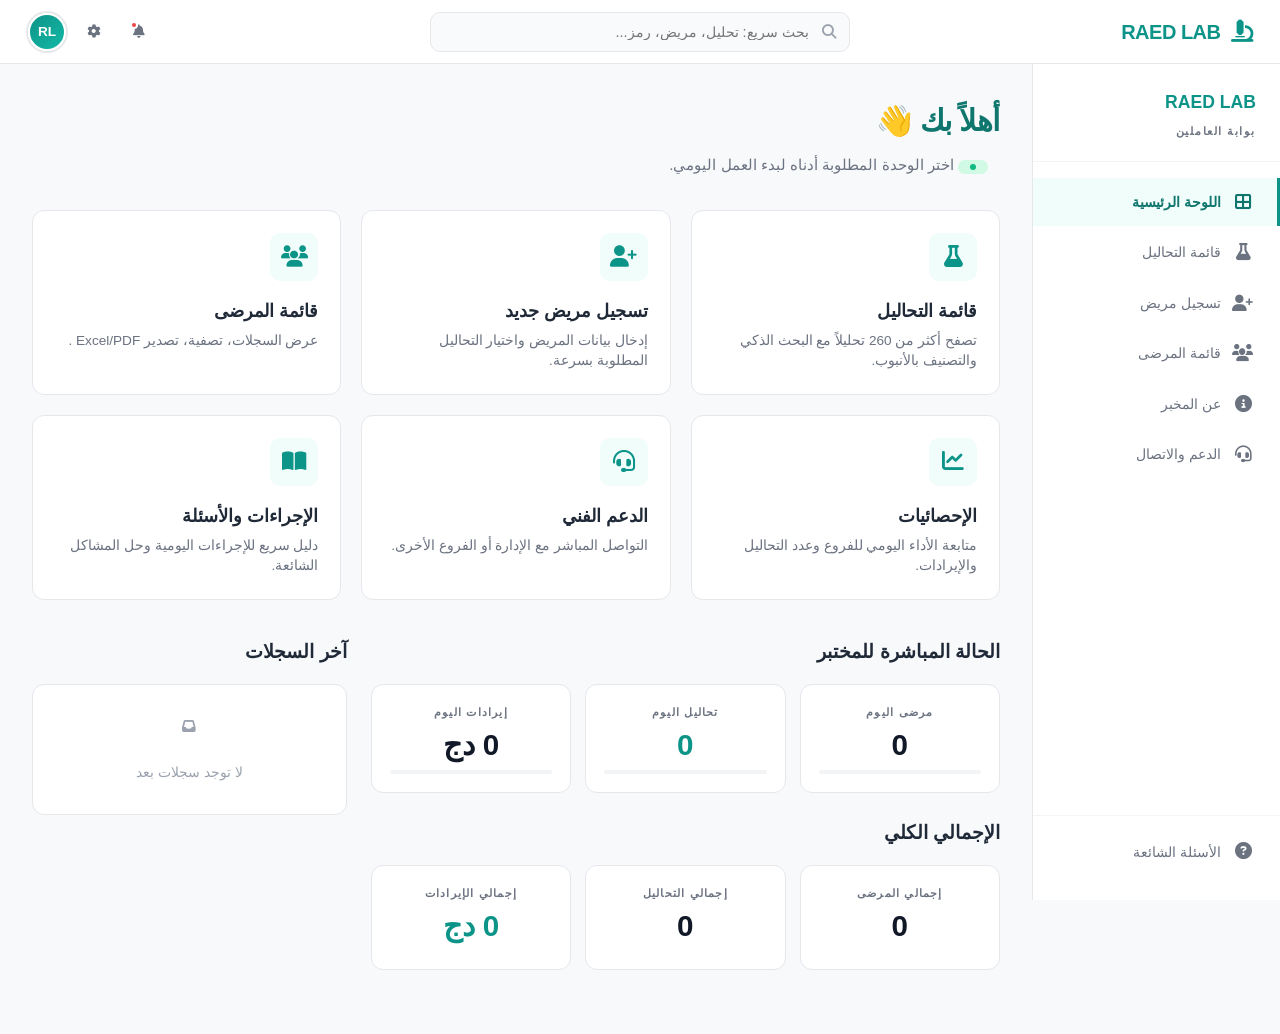
==== commit f3d6af2b: "Update index.html" ====
--- a/index.html
+++ b/index.html
@@ -209,8 +209,8 @@
     <div class="toast-container" id="toastContainer"></div>
 
     <!-- Scripts -->
-    <script src="js/data.js"></script>
-    <script src="js/portal-shared.js"></script>
-    <script src="js/dashboard.js"></script>
+    <script src="data.js"></script>
+    <script src="portal-shared.js"></script>
+    <script src="dashboard.js"></script>
 </body>
 </html>
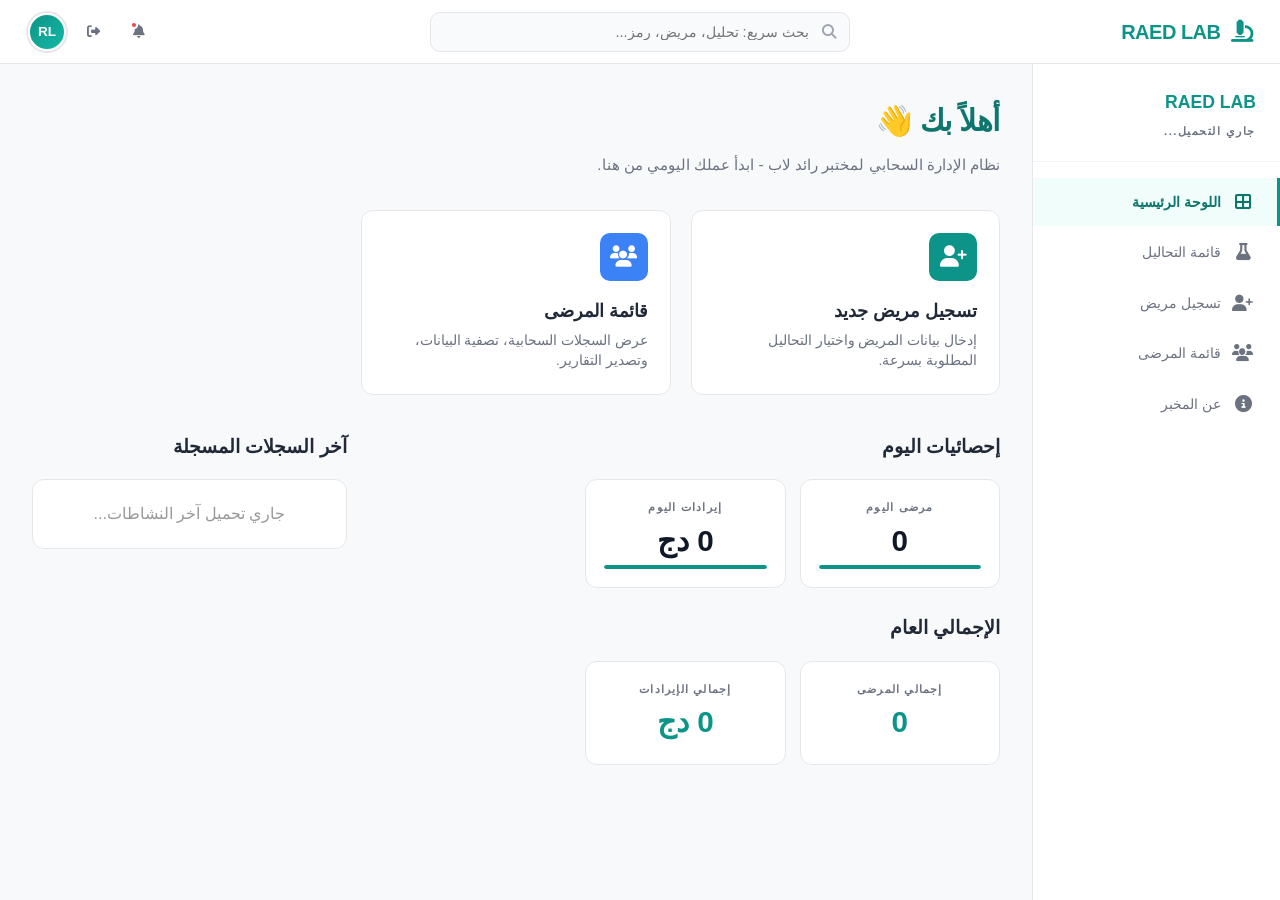
==== commit 7a08ca8c: "Update index.html" ====
--- a/index.html
+++ b/index.html
@@ -10,7 +10,6 @@
 </head>
 <body class="portal-body">
 
-    <!-- ============ TOP BAR ============ -->
     <header class="portal-topbar">
         <div class="portal-topbar-brand">
             <button class="portal-mobile-toggle" id="portalMobileToggle" aria-label="القائمة">
@@ -32,19 +31,18 @@
                 <i class="fas fa-bell"></i>
                 <span class="dot"></span>
             </button>
-            <button class="portal-icon-btn" title="الإعدادات">
-                <i class="fas fa-cog"></i>
+            <button class="portal-icon-btn" id="logoutBtn" title="تسجيل الخروج">
+                <i class="fas fa-sign-out-alt"></i>
             </button>
-            <div class="portal-avatar" title="الموظف">RL</div>
+            <div class="portal-avatar" id="userInitial">RL</div>
         </div>
     </header>
 
-    <!-- ============ SIDEBAR ============ -->
     <div class="portal-sidebar-overlay" id="portalSidebarOverlay"></div>
     <aside class="portal-sidebar" id="portalSidebar">
         <div class="portal-sidebar-header">
             <h2>RAED LAB</h2>
-            <p>بوابة العاملين</p>
+            <p id="currentBranchName">جاري التحميل...</p>
         </div>
         <nav class="portal-sidebar-nav">
             <a href="index.html" class="portal-nav-item active">
@@ -62,46 +60,21 @@
             <a href="about.html" class="portal-nav-item">
                 <i class="fas fa-info-circle"></i> <span>عن المخبر</span>
             </a>
-            <a href="contact.html" class="portal-nav-item">
-                <i class="fas fa-headset"></i> <span>الدعم والاتصال</span>
-            </a>
         </nav>
-        <div class="portal-sidebar-footer">
-            <a href="faq.html" class="portal-nav-item">
-                <i class="fas fa-question-circle"></i> <span>الأسئلة الشائعة</span>
-            </a>
-        </div>
     </aside>
 
-    <!-- ============ MAIN CONTENT ============ -->
     <main class="portal-main">
         <div class="portal-main-inner">
 
-            <!-- Welcome -->
             <div class="portal-welcome">
-                <h1> أهلاً بك  👋</h1>
-                <p>
-                    <span class="status-pill"> </span>
-                    اختر الوحدة المطلوبة  أدناه لبدء العمل اليومي.
-                </p>
+                <h1>أهلاً بك 👋</h1>
+                <p>نظام الإدارة السحابي لمختبر رائد لاب - ابدأ عملك اليومي من هنا.</p>
             </div>
 
-            <!-- Action Cards (Bento) -->
             <div class="portal-action-grid">
-                <a href="tests-catalog.html" class="portal-action-card">
-                    <div class="card-top">
-                        <div class="card-icon"><i class="fas fa-flask"></i></div>
-                        <i class="fas fa-arrow-left card-arrow"></i>
-                    </div>
-                    <div>
-                        <h3>قائمة التحاليل</h3>
-                        <p>تصفح أكثر من 260 تحليلاً مع البحث الذكي والتصنيف بالأنبوب.</p>
-                    </div>
-                </a>
-
                 <a href="register-patient.html" class="portal-action-card">
                     <div class="card-top">
-                        <div class="card-icon"><i class="fas fa-user-plus"></i></div>
+                        <div class="card-icon" style="background:#0D9488; color:white;"><i class="fas fa-user-plus"></i></div>
                         <i class="fas fa-arrow-left card-arrow"></i>
                     </div>
                     <div>
@@ -112,92 +85,49 @@
 
                 <a href="patients-list.html" class="portal-action-card">
                     <div class="card-top">
-                        <div class="card-icon"><i class="fas fa-users"></i></div>
+                        <div class="card-icon" style="background:#3B82F6; color:white;"><i class="fas fa-users"></i></div>
                         <i class="fas fa-arrow-left card-arrow"></i>
                     </div>
                     <div>
                         <h3>قائمة المرضى</h3>
-                        <p>عرض السجلات، تصفية، تصدير Excel/PDF .</p>
-                    </div>
-                </a>
-
-                <a href="patients-list.html#stats" class="portal-action-card">
-                    <div class="card-top">
-                        <div class="card-icon"><i class="fas fa-chart-line"></i></div>
-                        <i class="fas fa-arrow-left card-arrow"></i>
-                    </div>
-                    <div>
-                        <h3>الإحصائيات</h3>
-                        <p>متابعة الأداء اليومي للفروع وعدد التحاليل والإيرادات.</p>
-                    </div>
-                </a>
-
-                <a href="contact.html" class="portal-action-card">
-                    <div class="card-top">
-                        <div class="card-icon"><i class="fas fa-headset"></i></div>
-                        <i class="fas fa-arrow-left card-arrow"></i>
-                    </div>
-                    <div>
-                        <h3>الدعم الفني</h3>
-                        <p>التواصل المباشر مع الإدارة أو الفروع الأخرى.</p>
-                    </div>
-                </a>
-
-                <a href="faq.html" class="portal-action-card">
-                    <div class="card-top">
-                        <div class="card-icon"><i class="fas fa-book-open"></i></div>
-                        <i class="fas fa-arrow-left card-arrow"></i>
-                    </div>
-                    <div>
-                        <h3>الإجراءات والأسئلة</h3>
-                        <p>دليل سريع للإجراءات اليومية وحل المشاكل الشائعة.</p>
+                        <p>عرض السجلات السحابية، تصفية البيانات، وتصدير التقارير.</p>
                     </div>
                 </a>
             </div>
 
-            <!-- Live Lab Status & Recent Activity -->
             <div class="portal-kpi-section">
-                <div>
-                    <h2 class="portal-section-title">الحالة المباشرة للمختبر</h2>
+                <div class="kpi-group">
+                    <h2 class="portal-section-title">إحصائيات اليوم</h2>
                     <div class="portal-kpi-grid">
                         <div class="portal-kpi-card">
                             <div class="portal-kpi-label">مرضى اليوم</div>
                             <div class="portal-kpi-value" id="kpiTodayPatients">0</div>
-                            <div class="portal-kpi-progress"><div class="portal-kpi-progress-bar" id="kpiTodayPatientsBar" style="width:0%"></div></div>
-                        </div>
-                        <div class="portal-kpi-card primary">
-                            <div class="portal-kpi-label">تحاليل اليوم</div>
-                            <div class="portal-kpi-value" id="kpiTodayTests">0</div>
-                            <div class="portal-kpi-progress"><div class="portal-kpi-progress-bar" id="kpiTodayTestsBar" style="width:0%"></div></div>
+                            <div class="portal-kpi-progress"><div class="portal-kpi-progress-bar" id="kpiTodayPatientsBar"></div></div>
                         </div>
                         <div class="portal-kpi-card">
                             <div class="portal-kpi-label">إيرادات اليوم</div>
-                            <div class="portal-kpi-value" id="kpiTodayRevenue">0</div>
-                            <div class="portal-kpi-progress"><div class="portal-kpi-progress-bar" id="kpiTodayRevenueBar" style="width:0%"></div></div>
+                            <div class="portal-kpi-value" id="kpiTodayRevenue">0 دج</div>
+                            <div class="portal-kpi-progress"><div class="portal-kpi-progress-bar" id="kpiTodayRevenueBar"></div></div>
                         </div>
                     </div>
 
-                    <h2 class="portal-section-title" style="margin-top:24px;">الإجمالي الكلي</h2>
+                    <h2 class="portal-section-title" style="margin-top:24px;">الإجمالي العام</h2>
                     <div class="portal-kpi-grid">
-                        <div class="portal-kpi-card">
+                        <div class="portal-kpi-card primary">
                             <div class="portal-kpi-label">إجمالي المرضى</div>
                             <div class="portal-kpi-value" id="kpiTotalPatients">0</div>
                         </div>
-                        <div class="portal-kpi-card">
-                            <div class="portal-kpi-label">إجمالي التحاليل</div>
-                            <div class="portal-kpi-value" id="kpiTotalTests">0</div>
-                        </div>
                         <div class="portal-kpi-card primary">
                             <div class="portal-kpi-label">إجمالي الإيرادات</div>
-                            <div class="portal-kpi-value" id="kpiTotalRevenue">0</div>
+                            <div class="portal-kpi-value" id="kpiTotalRevenue">0 دج</div>
                         </div>
                     </div>
                 </div>
 
-                <div>
-                    <h2 class="portal-section-title">آخر السجلات</h2>
+                <div class="recent-group">
+                    <h2 class="portal-section-title">آخر السجلات المسجلة</h2>
                     <div class="portal-recent-panel" id="recentPanel">
-                        <div class="portal-recent-empty">لا توجد سجلات بعد</div>
+                        <div style="padding:20px; text-align:center; color:#999;">جاري تحميل آخر النشاطات...</div>
                     </div>
                 </div>
             </div>
@@ -205,12 +135,10 @@
         </div>
     </main>
 
-    <!-- Toast container -->
     <div class="toast-container" id="toastContainer"></div>
 
-    <!-- Scripts -->
     <script src="data.js"></script>
+    <script type="module" src="dashboard-logic.js"></script>
     <script src="portal-shared.js"></script>
-    <script src="dashboard.js"></script>
 </body>
 </html>
